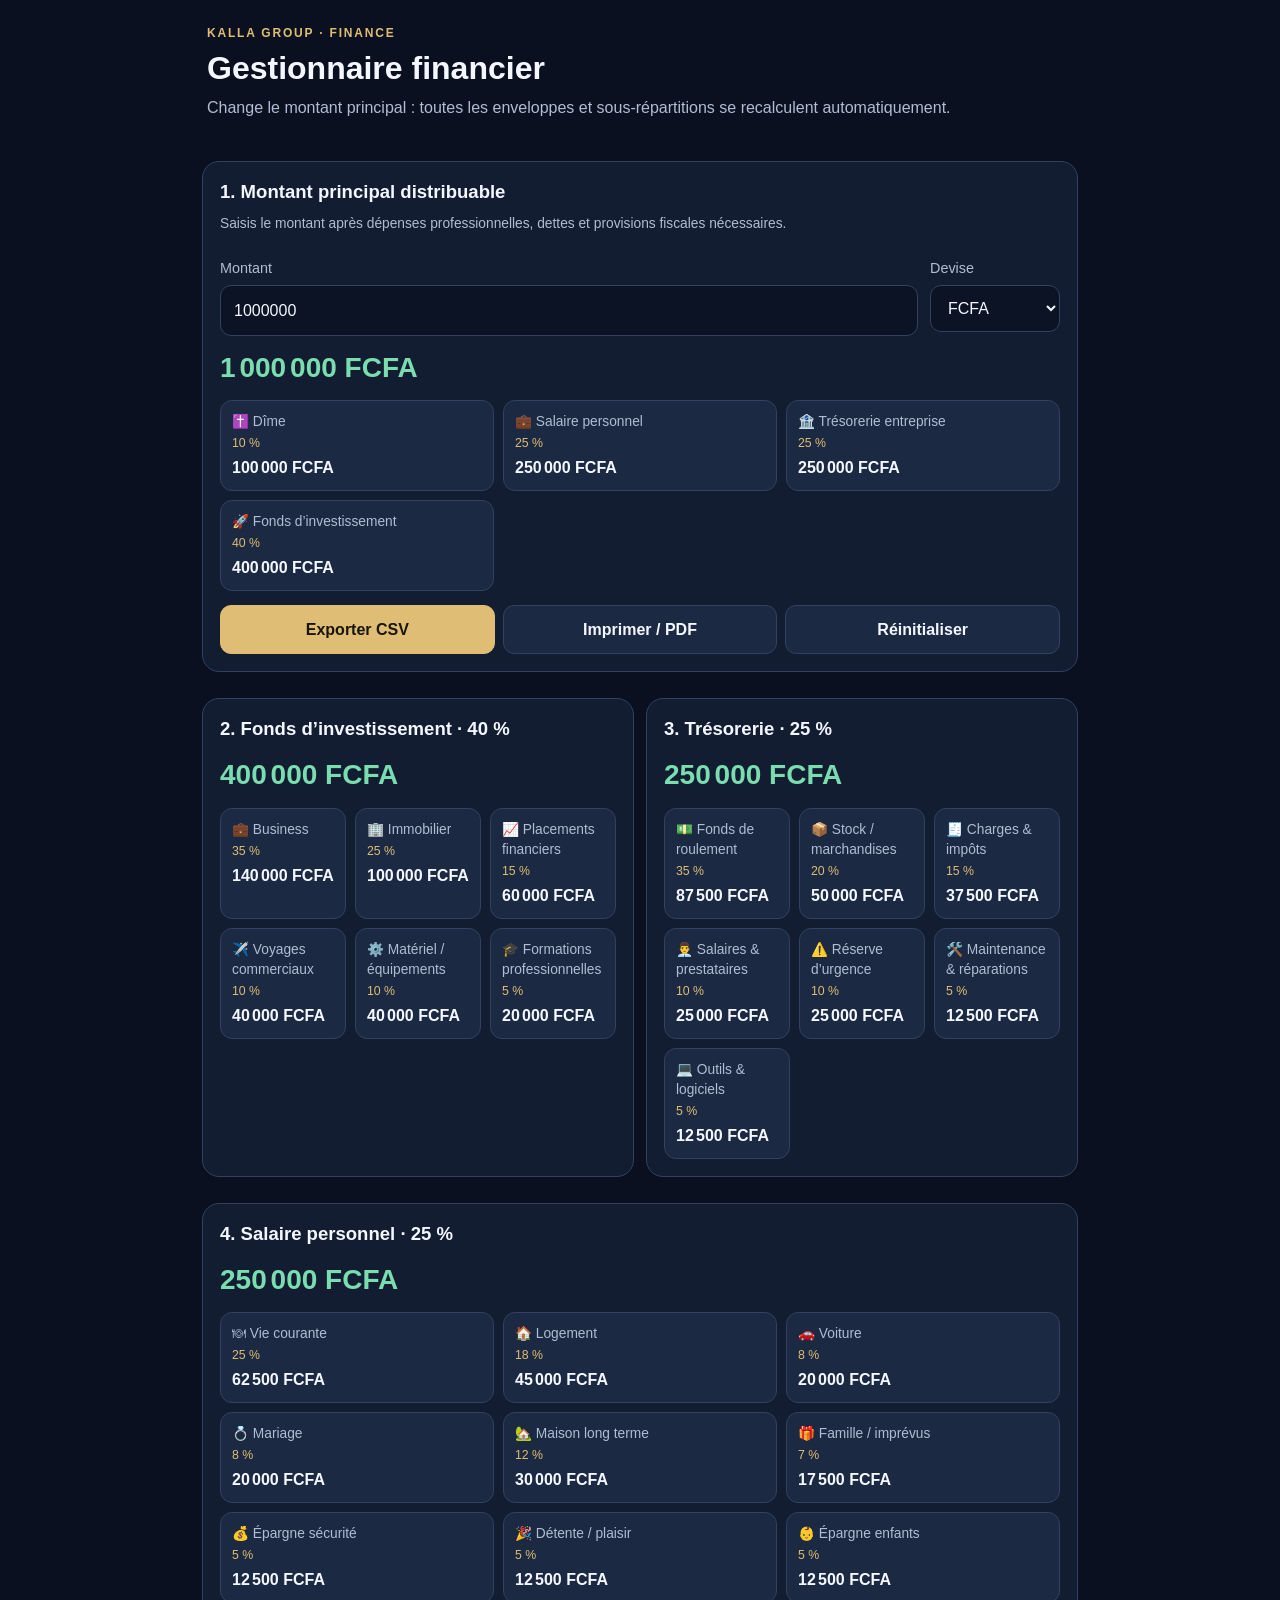
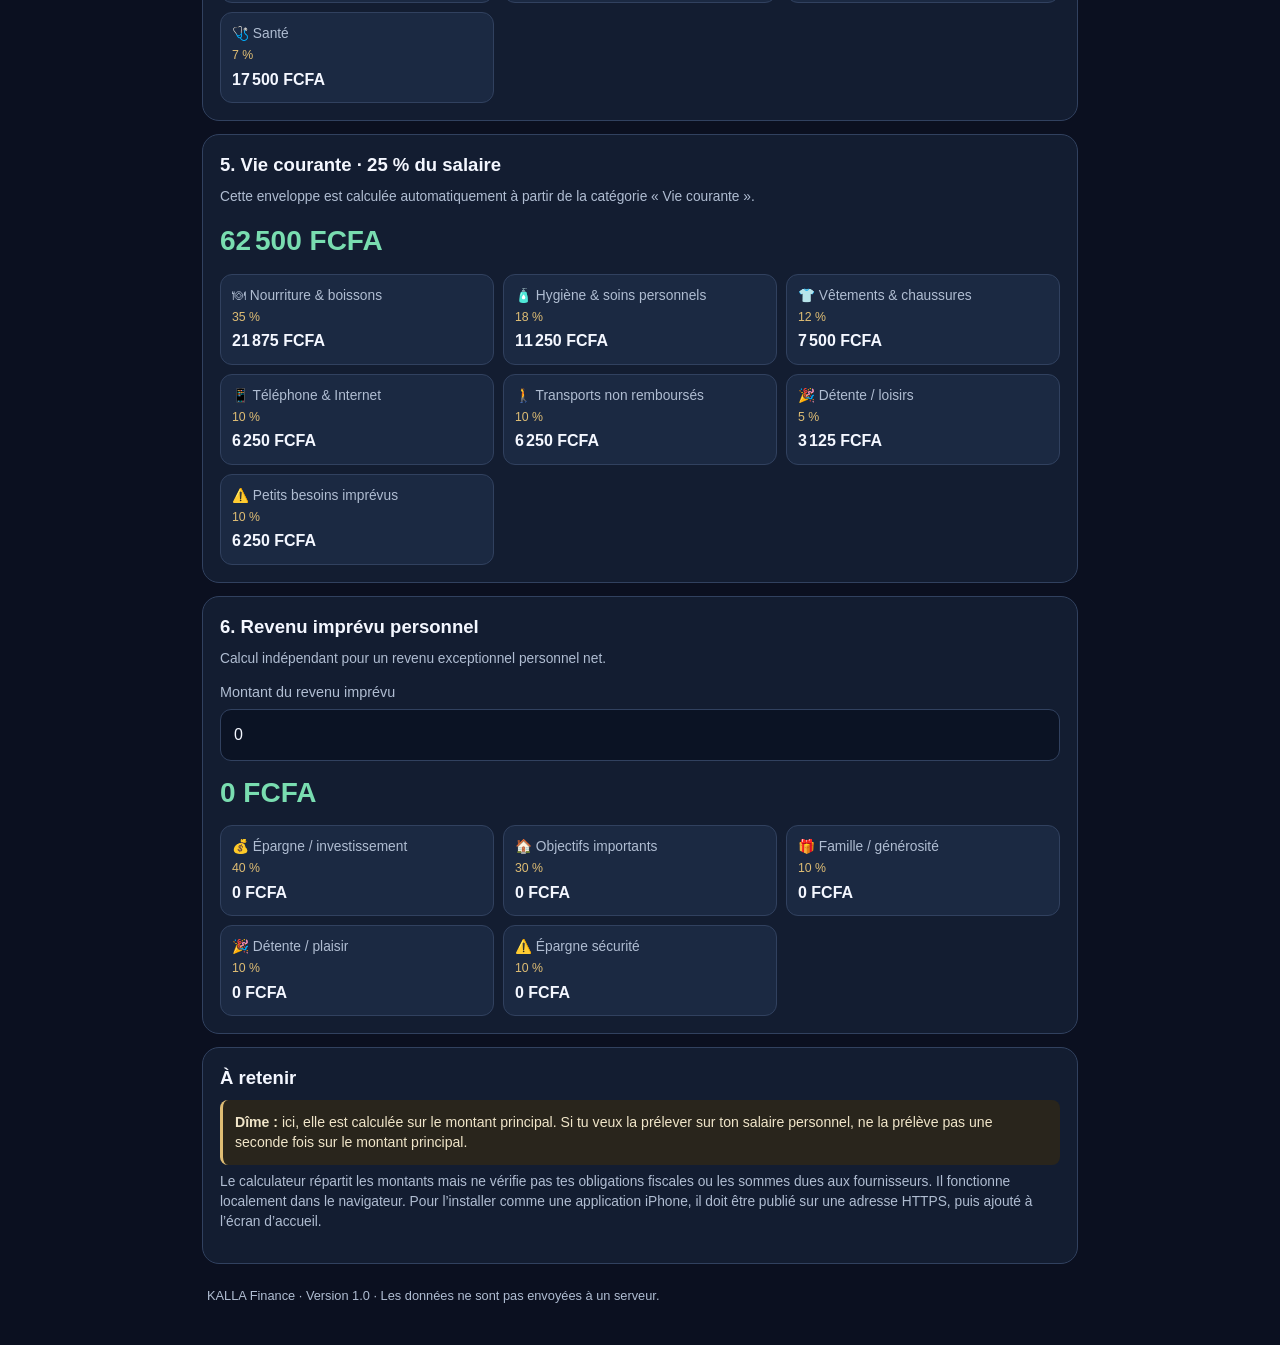
==== index.html @ 0329e723 "Add files via upload" ====
<!doctype html>
<html lang="fr">
<head>
<meta charset="utf-8">
<meta name="viewport" content="width=device-width, initial-scale=1, viewport-fit=cover">
<meta name="theme-color" content="#0b1020">
<meta name="apple-mobile-web-app-capable" content="yes">
<meta name="apple-mobile-web-app-status-bar-style" content="black-translucent">
<meta name="apple-mobile-web-app-title" content="KALLA Finance">
<link rel="manifest" href="./manifest.webmanifest">
<link rel="apple-touch-icon" href="./icon-192.png">
<title>KALLA Finance</title>
<style>
:root{color-scheme:dark;--bg:#0b1020;--panel:#131d31;--panel2:#1b2942;--text:#f4f7ff;--muted:#b0bdd2;--gold:#dfbd74;--line:#31415f;--green:#79ddb0}
*{box-sizing:border-box}body{margin:0;background:var(--bg);color:var(--text);font:16px/1.45 -apple-system,BlinkMacSystemFont,"Segoe UI",sans-serif;padding-bottom:30px}
header{padding:25px 17px 15px;max-width:900px;margin:auto}.brand{font-size:.75rem;letter-spacing:.15em;font-weight:800;color:var(--gold)}h1{font-size:2rem;line-height:1.1;margin:9px 0}p{color:var(--muted);margin:7px 0 14px}
main{max-width:900px;margin:auto;padding:0 12px}.card{background:var(--panel);border:1px solid var(--line);border-radius:17px;padding:17px;margin:13px 0}h2{font-size:1.16rem;margin:0 0 8px}label{display:block;color:var(--muted);font-size:.9rem;margin:10px 0 6px}
input,select,button{font:inherit;border-radius:11px}input,select{width:100%;padding:13px;background:#0b1324;border:1px solid var(--line);color:var(--text)}button{padding:12px 14px;border:1px solid var(--line);background:var(--panel2);color:var(--text);cursor:pointer;font-weight:650}.primary{background:var(--gold);color:#19150c;border-color:var(--gold)}
.row{display:flex;gap:12px}.row>*{flex:1;min-width:0}.big{font-size:1.75rem;font-weight:850;color:var(--green);overflow-wrap:anywhere;margin:12px 0}
.grid{display:grid;grid-template-columns:repeat(2,minmax(0,1fr));gap:9px}.tile{background:var(--panel2);border:1px solid var(--line);border-radius:12px;padding:11px;min-width:0}.tile .nm{font-size:.86rem;color:var(--muted)}.tile .pct{font-size:.77rem;color:var(--gold);margin:3px 0}.tile .val{font-weight:800;overflow-wrap:anywhere}
.total{border-top:1px solid var(--line);margin-top:13px;padding-top:12px;display:flex;justify-content:space-between;gap:12px;font-weight:800}.note{font-size:.88rem;background:#29251c;border-left:3px solid var(--gold);padding:12px;border-radius:8px;color:#f0e5c9}.muted{color:var(--muted);font-size:.86rem}.actions{display:flex;flex-wrap:wrap;gap:8px;margin-top:14px}.actions button{flex:1}
footer{max-width:900px;margin:auto;padding:10px 17px;color:var(--muted);font-size:.8rem}
@media(min-width:650px){.grid{grid-template-columns:repeat(3,minmax(0,1fr))}.twocol{display:grid;grid-template-columns:1fr 1fr;gap:12px}}
</style>
</head>
<body>
<header><div class="brand">KALLA GROUP · FINANCE</div><h1>Gestionnaire financier</h1><p>Change le montant principal : toutes les enveloppes et sous-répartitions se recalculent automatiquement.</p></header>
<main>
<section class="card">
<h2>1. Montant principal distribuable</h2>
<p class="muted">Saisis le montant après dépenses professionnelles, dettes et provisions fiscales nécessaires.</p>
<div class="row"><div><label for="amount">Montant</label><input id="amount" type="number" min="0" step="any" inputmode="decimal" value="1000000"></div><div style="max-width:130px"><label for="cur">Devise</label><select id="cur"><option>FCFA</option><option>EUR</option><option>RMB</option></select></div></div>
<div class="big" id="mainTotal"></div><div class="grid" id="mainGrid"></div>
<div class="actions"><button class="primary" id="export">Exporter CSV</button><button id="print">Imprimer / PDF</button><button id="reset">Réinitialiser</button></div>
</section>
<div class="twocol">
<section class="card"><h2>2. Fonds d’investissement · 40 %</h2><div class="big" id="investTotal"></div><div class="grid" id="investGrid"></div></section>
<section class="card"><h2>3. Trésorerie · 25 %</h2><div class="big" id="cashTotal"></div><div class="grid" id="cashGrid"></div></section>
</div>
<section class="card"><h2>4. Salaire personnel · 25 %</h2><div class="big" id="salaryTotal"></div><div class="grid" id="salaryGrid"></div></section>
<section class="card"><h2>5. Vie courante · 25 % du salaire</h2><p class="muted">Cette enveloppe est calculée automatiquement à partir de la catégorie « Vie courante ».</p><div class="big" id="livingTotal"></div><div class="grid" id="livingGrid"></div></section>
<section class="card"><h2>6. Revenu imprévu personnel</h2><p class="muted">Calcul indépendant pour un revenu exceptionnel personnel net.</p><label for="unexpected">Montant du revenu imprévu</label><input id="unexpected" type="number" min="0" step="any" inputmode="decimal" value="0"><div class="big" id="unexpectedTotal"></div><div class="grid" id="unexpectedGrid"></div></section>
<section class="card"><h2>À retenir</h2><div class="note"><b>Dîme :</b> ici, elle est calculée sur le montant principal. Si tu veux la prélever sur ton salaire personnel, ne la prélève pas une seconde fois sur le montant principal.</div><p class="muted">Le calculateur répartit les montants mais ne vérifie pas tes obligations fiscales ou les sommes dues aux fournisseurs. Il fonctionne localement dans le navigateur. Pour l’installer comme une application iPhone, il doit être publié sur une adresse HTTPS, puis ajouté à l’écran d’accueil.</p></section>
</main><footer>KALLA Finance · Version 1.0 · Les données ne sont pas envoyées à un serveur.</footer>
<script>
'use strict';
const A=[
 {id:'mainGrid',base:1,items:[['✝️ Dîme',10],['💼 Salaire personnel',25],['🏦 Trésorerie entreprise',25],['🚀 Fonds d’investissement',40]]},
 {id:'investGrid',base:.4,items:[['💼 Business',35],['🏢 Immobilier',25],['📈 Placements financiers',15],['✈️ Voyages commerciaux',10],['⚙️ Matériel / équipements',10],['🎓 Formations professionnelles',5]]},
 {id:'cashGrid',base:.25,items:[['💵 Fonds de roulement',35],['📦 Stock / marchandises',20],['🧾 Charges & impôts',15],['👨‍💼 Salaires & prestataires',10],['⚠️ Réserve d’urgence',10],['🛠️ Maintenance & réparations',5],['💻 Outils & logiciels',5]]},
 {id:'salaryGrid',base:.25,items:[['🍽 Vie courante',25],['🏠 Logement',18],['🚗 Voiture',8],['💍 Mariage',8],['🏡 Maison long terme',12],['🎁 Famille / imprévus',7],['💰 Épargne sécurité',5],['🎉 Détente / plaisir',5],['👶 Épargne enfants',5],['🩺 Santé',7]]},
 {id:'livingGrid',base:.0625,items:[['🍽 Nourriture & boissons',35],['🧴 Hygiène & soins personnels',18],['👕 Vêtements & chaussures',12],['📱 Téléphone & Internet',10],['🚶 Transports non remboursés',10],['🎉 Détente / loisirs',5],['⚠️ Petits besoins imprévus',10]]},
 {id:'unexpectedGrid',base:null,items:[['💰 Épargne / investissement',40],['🏠 Objectifs importants',30],['🎁 Famille / générosité',10],['🎉 Détente / plaisir',10],['⚠️ Épargne sécurité',10]]}
];
const $=id=>document.getElementById(id);
const val=id=>Math.max(0,Number($(id).value)||0);
const money=n=>new Intl.NumberFormat('fr-FR',{maximumFractionDigits:2}).format(Number.isFinite(n)?n:0)+' '+$('cur').value;
function cards(id,base,items){const host=$(id);host.replaceChildren();items.forEach(([name,pct])=>{const el=document.createElement('div');el.className='tile';const n=document.createElement('div');n.className='nm';n.textContent=name;const p=document.createElement('div');p.className='pct';p.textContent=pct+' %';const v=document.createElement('div');v.className='val';v.textContent=money(base*pct/100);el.append(n,p,v);host.append(el);});}
function render(){const x=val('amount');$('mainTotal').textContent=money(x);cards('mainGrid',x,A[0].items);$('investTotal').textContent=money(x*.4);cards('investGrid',x*.4,A[1].items);$('cashTotal').textContent=money(x*.25);cards('cashGrid',x*.25,A[2].items);$('salaryTotal').textContent=money(x*.25);cards('salaryGrid',x*.25,A[3].items);$('livingTotal').textContent=money(x*.0625);cards('livingGrid',x*.0625,A[4].items);$('unexpectedTotal').textContent=money(val('unexpected'));cards('unexpectedGrid',val('unexpected'),A[5].items);}
$('amount').addEventListener('input',render);$('unexpected').addEventListener('input',render);$('cur').addEventListener('change',render);
$('reset').addEventListener('click',()=>{$('amount').value='1000000';$('unexpected').value='0';$('cur').value='FCFA';render();});
$('print').addEventListener('click',()=>window.print());
$('export').addEventListener('click',()=>{const rows=[['Section','Catégorie','Pourcentage','Montant','Devise']];const x=val('amount'),u=val('unexpected');A.forEach((section,i)=>{const base=i===0?x:i===1?x*.4:i===2?x*.25:i===3?x*.25:i===4?x*.0625:u;section.items.forEach(([name,pct])=>rows.push([section.id,name,pct+'%',(base*pct/100).toFixed(2),$('cur').value]));});const csv='\ufeff'+rows.map(r=>r.map(v=>'"'+String(v).replace(/"/g,'""')+'"').join(';')).join('\r\n');const blob=new Blob([csv],{type:'text/csv;charset=utf-8'});const url=URL.createObjectURL(blob);const a=document.createElement('a');a.href=url;a.download='kalla-finance.csv';a.click();setTimeout(()=>URL.revokeObjectURL(url),1000);});
render();
if('serviceWorker' in navigator && location.protocol.startsWith('http')){window.addEventListener('load',()=>navigator.serviceWorker.register('./sw.js').catch(()=>{}));}
</script>
</body></html>
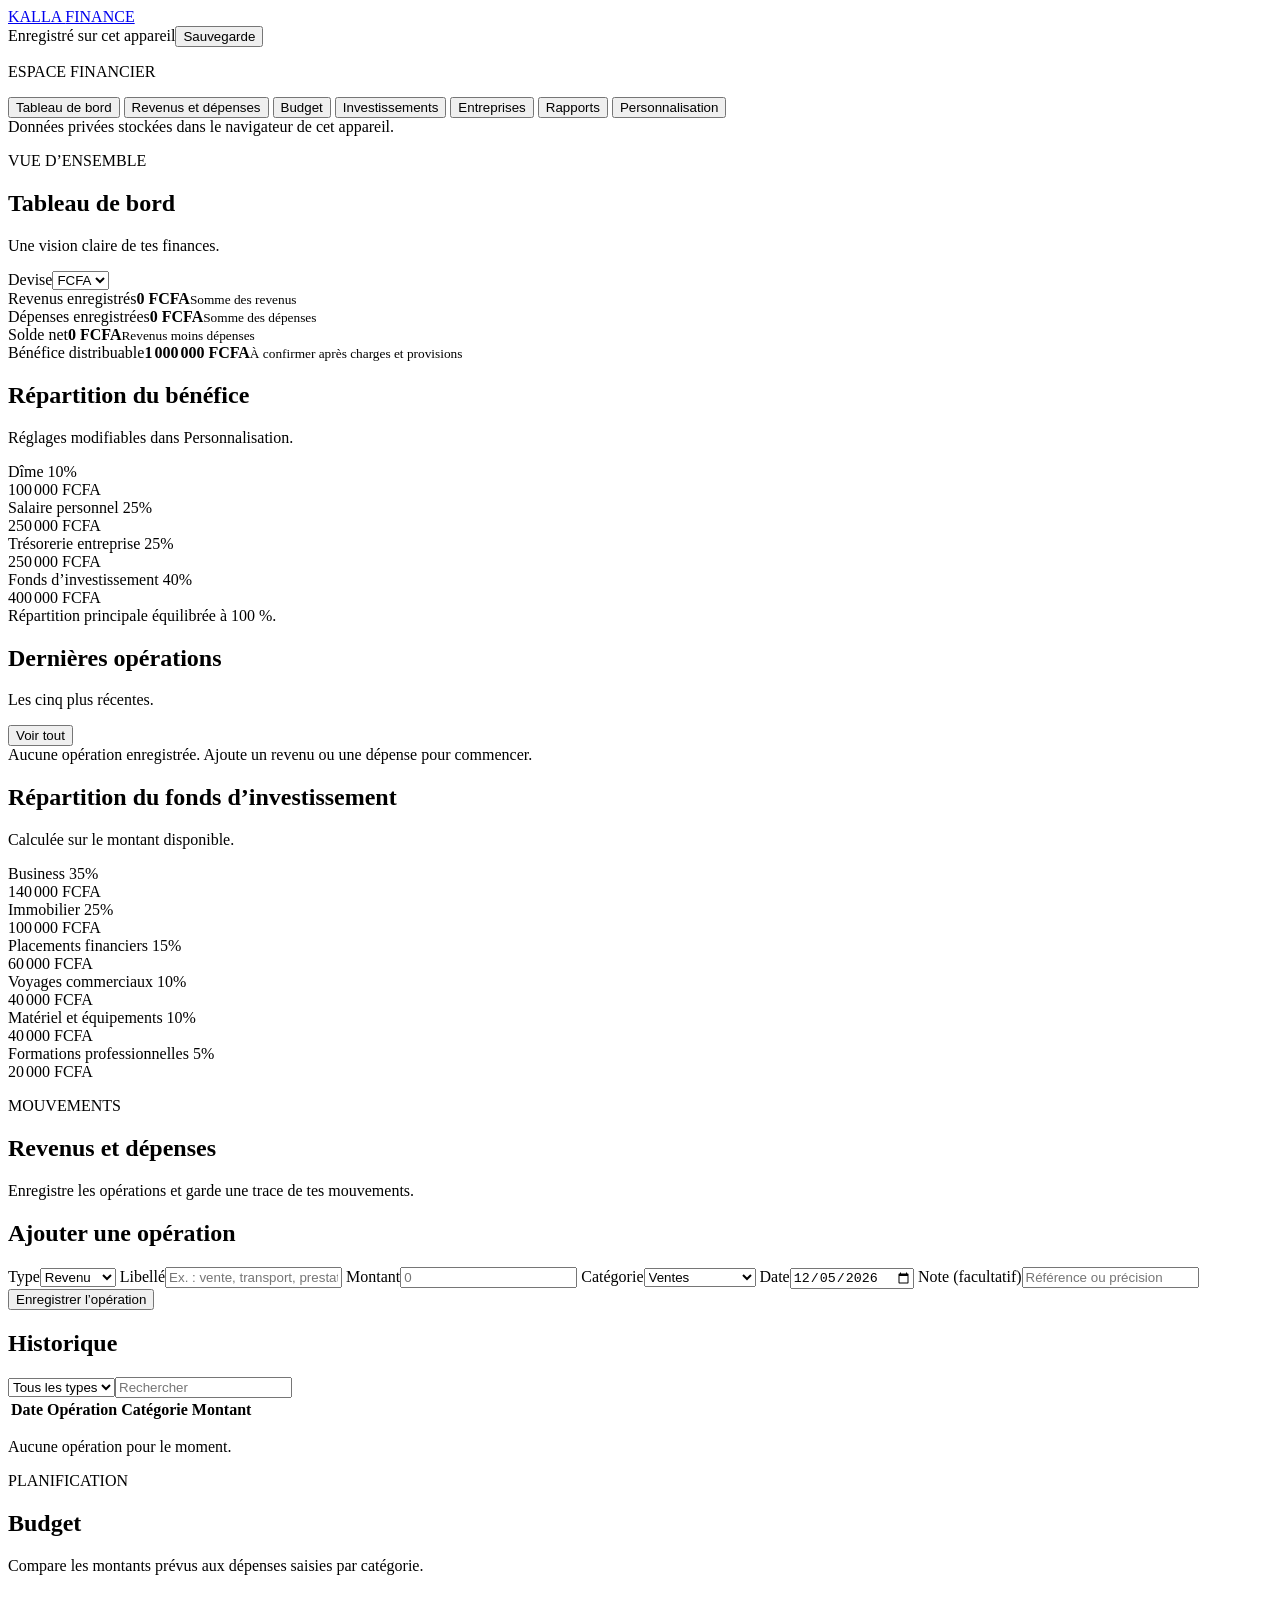
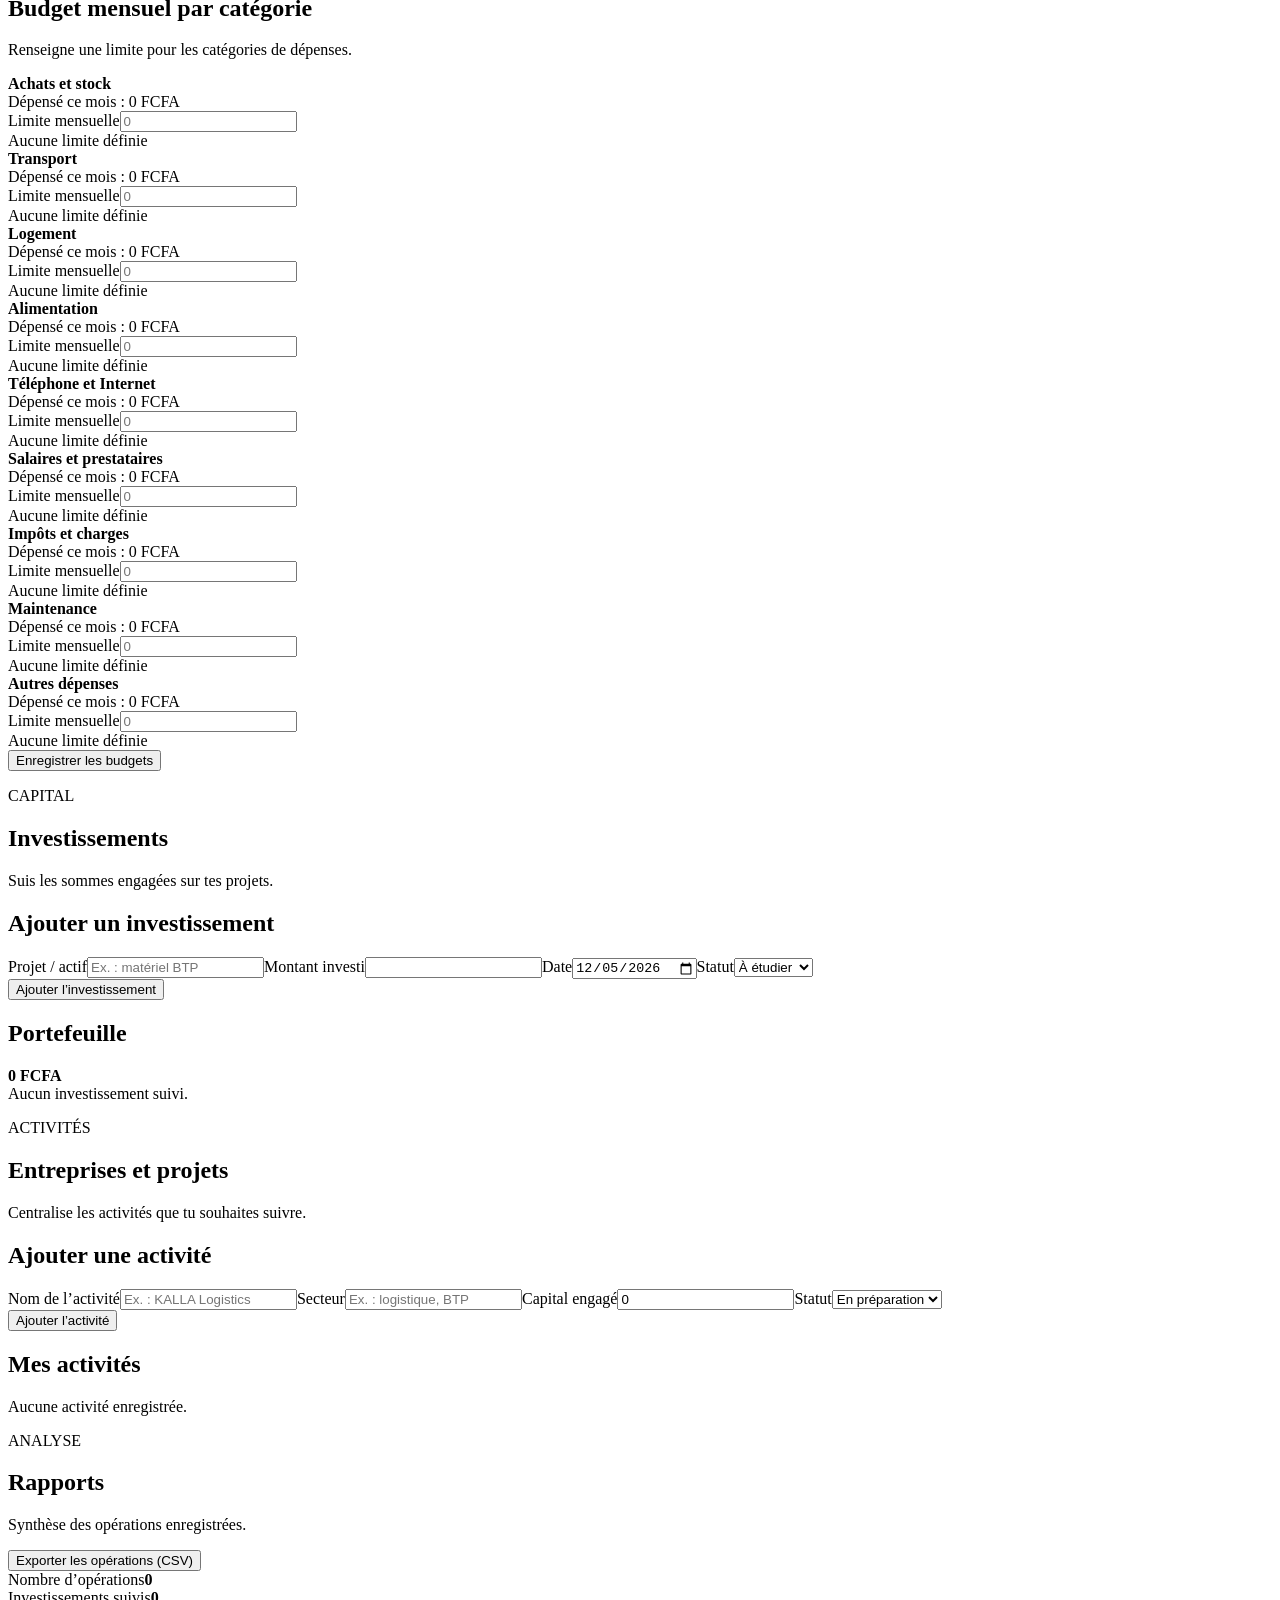
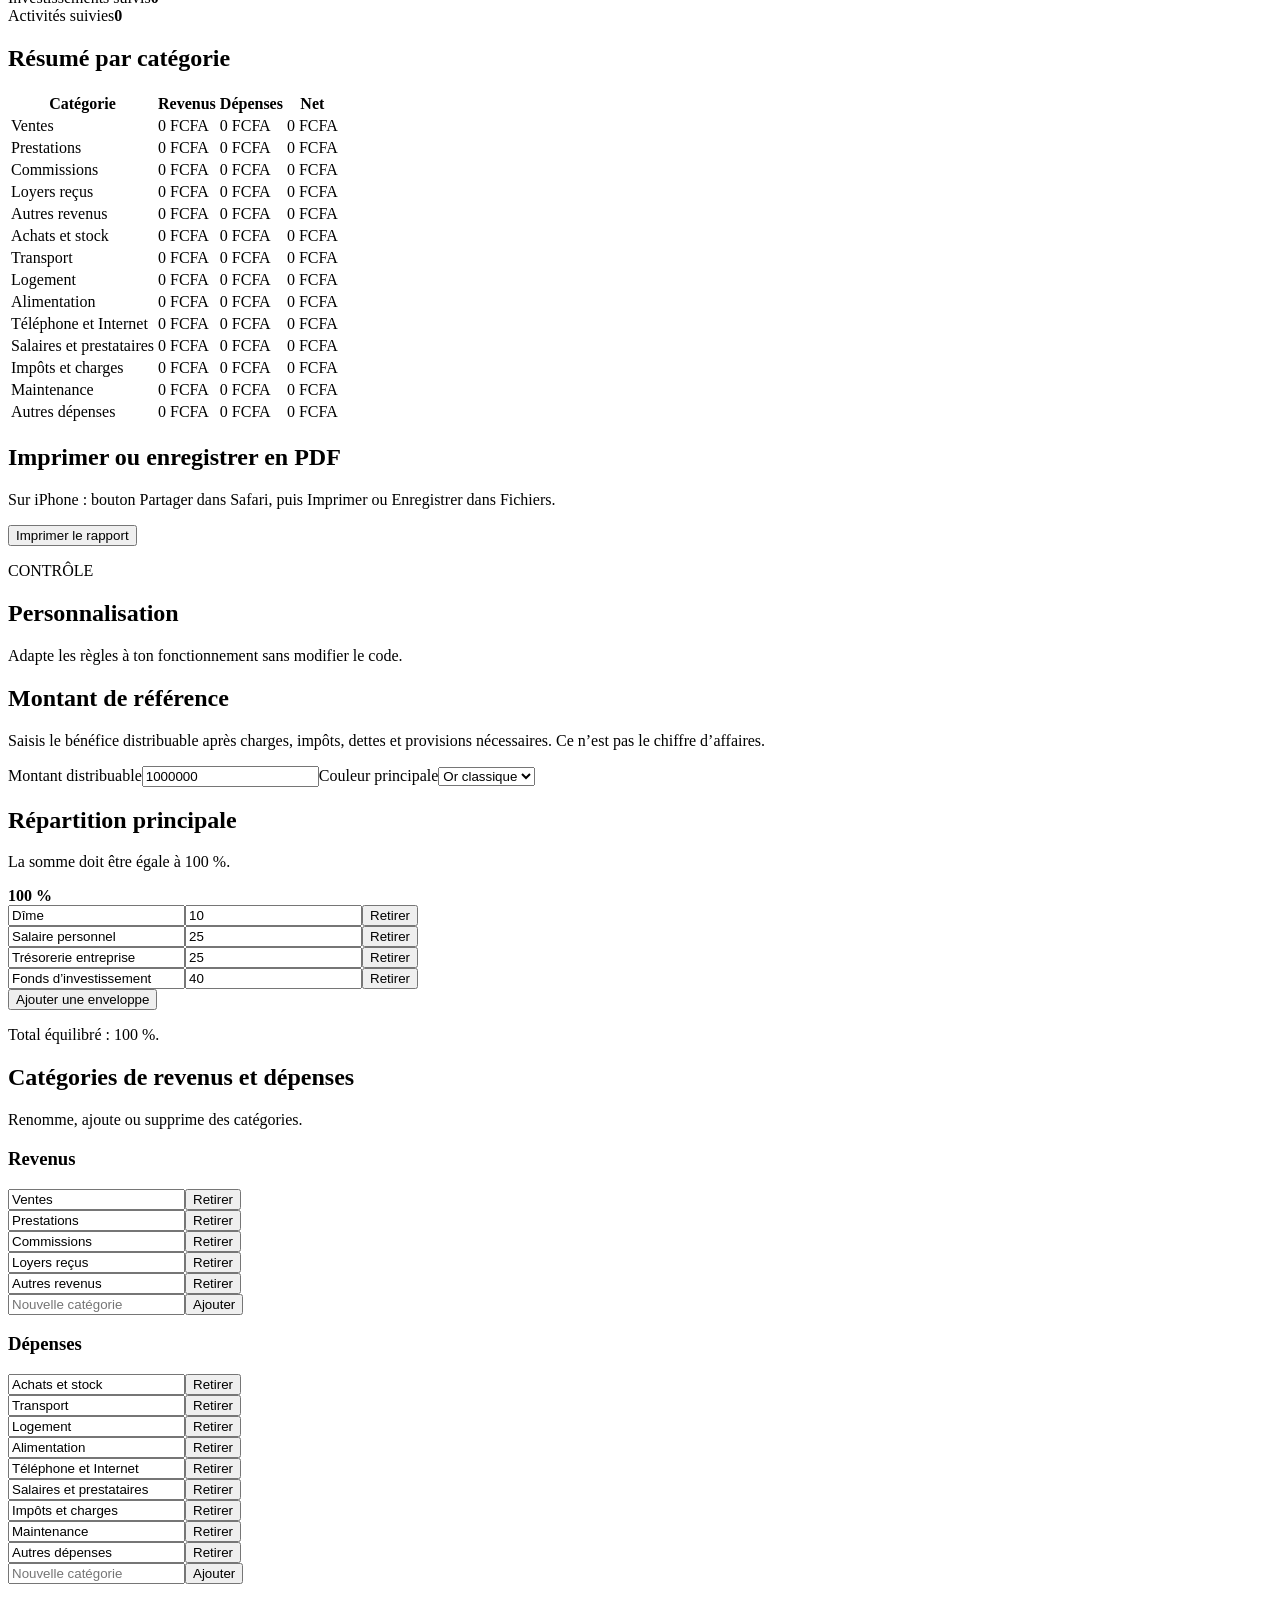
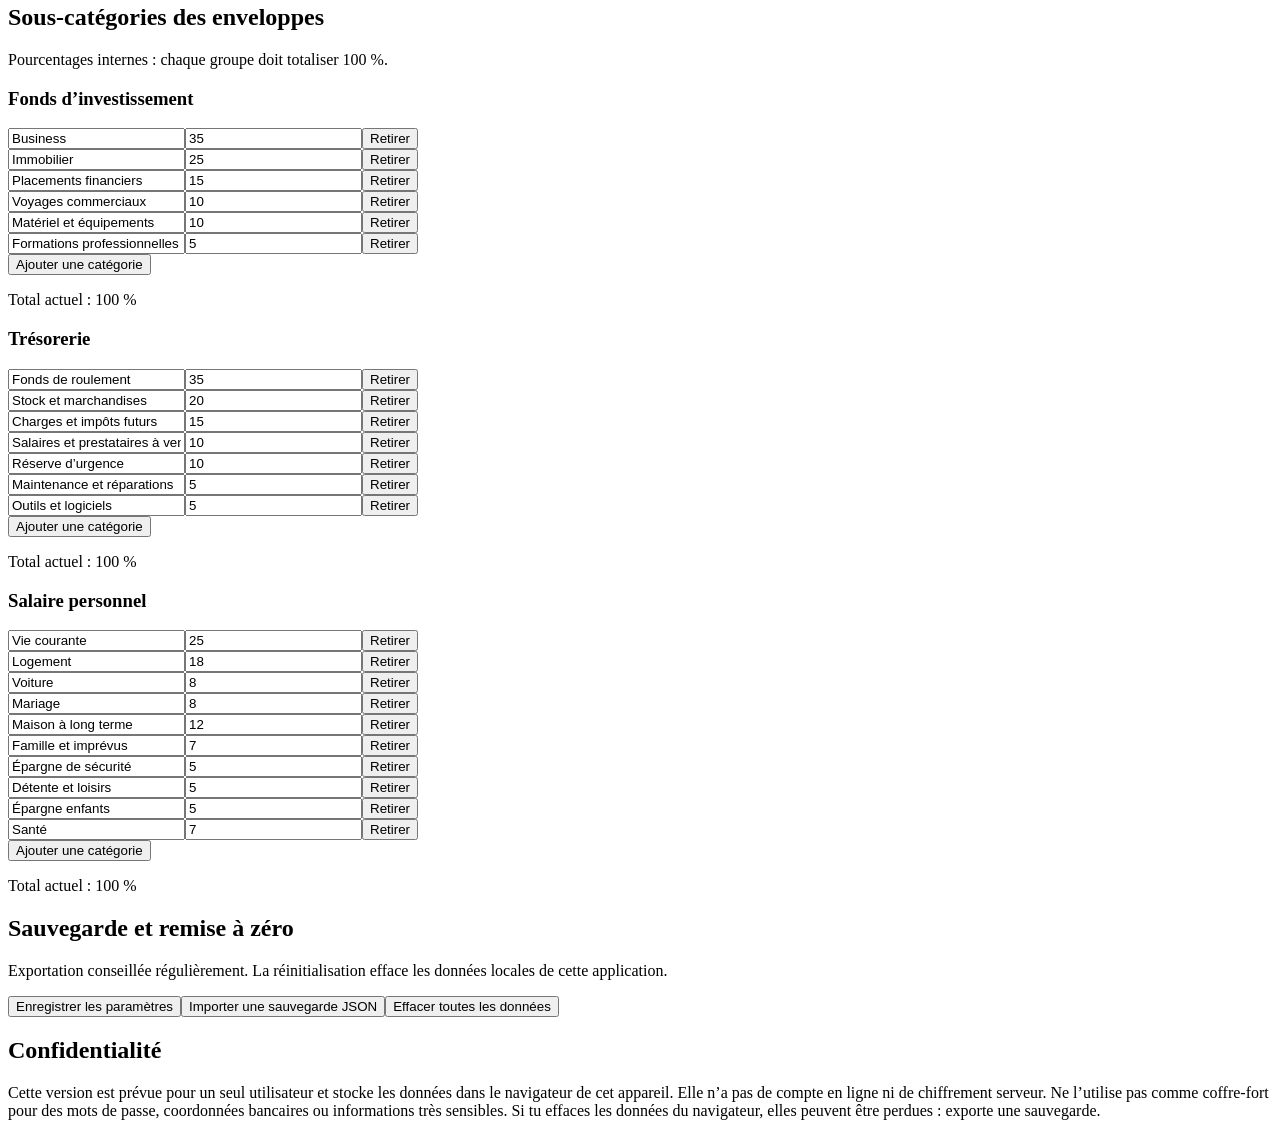
==== commit 12b99466: "Revise index.html for improved layout and features Updated the HTML structure and added new elements" ====
--- a/index.html
+++ b/index.html
@@ -5,63 +5,98 @@
 <meta name="viewport" content="width=device-width, initial-scale=1, viewport-fit=cover">
 <meta name="theme-color" content="#0b1020">
 <meta name="apple-mobile-web-app-capable" content="yes">
-<meta name="apple-mobile-web-app-status-bar-style" content="black-translucent">
 <meta name="apple-mobile-web-app-title" content="KALLA Finance">
-<link rel="manifest" href="./manifest.webmanifest">
-<link rel="apple-touch-icon" href="./icon-192.png">
-<title>KALLA Finance</title>
-<style>
-:root{color-scheme:dark;--bg:#0b1020;--panel:#131d31;--panel2:#1b2942;--text:#f4f7ff;--muted:#b0bdd2;--gold:#dfbd74;--line:#31415f;--green:#79ddb0}
-*{box-sizing:border-box}body{margin:0;background:var(--bg);color:var(--text);font:16px/1.45 -apple-system,BlinkMacSystemFont,"Segoe UI",sans-serif;padding-bottom:30px}
-header{padding:25px 17px 15px;max-width:900px;margin:auto}.brand{font-size:.75rem;letter-spacing:.15em;font-weight:800;color:var(--gold)}h1{font-size:2rem;line-height:1.1;margin:9px 0}p{color:var(--muted);margin:7px 0 14px}
-main{max-width:900px;margin:auto;padding:0 12px}.card{background:var(--panel);border:1px solid var(--line);border-radius:17px;padding:17px;margin:13px 0}h2{font-size:1.16rem;margin:0 0 8px}label{display:block;color:var(--muted);font-size:.9rem;margin:10px 0 6px}
-input,select,button{font:inherit;border-radius:11px}input,select{width:100%;padding:13px;background:#0b1324;border:1px solid var(--line);color:var(--text)}button{padding:12px 14px;border:1px solid var(--line);background:var(--panel2);color:var(--text);cursor:pointer;font-weight:650}.primary{background:var(--gold);color:#19150c;border-color:var(--gold)}
-.row{display:flex;gap:12px}.row>*{flex:1;min-width:0}.big{font-size:1.75rem;font-weight:850;color:var(--green);overflow-wrap:anywhere;margin:12px 0}
-.grid{display:grid;grid-template-columns:repeat(2,minmax(0,1fr));gap:9px}.tile{background:var(--panel2);border:1px solid var(--line);border-radius:12px;padding:11px;min-width:0}.tile .nm{font-size:.86rem;color:var(--muted)}.tile .pct{font-size:.77rem;color:var(--gold);margin:3px 0}.tile .val{font-weight:800;overflow-wrap:anywhere}
-.total{border-top:1px solid var(--line);margin-top:13px;padding-top:12px;display:flex;justify-content:space-between;gap:12px;font-weight:800}.note{font-size:.88rem;background:#29251c;border-left:3px solid var(--gold);padding:12px;border-radius:8px;color:#f0e5c9}.muted{color:var(--muted);font-size:.86rem}.actions{display:flex;flex-wrap:wrap;gap:8px;margin-top:14px}.actions button{flex:1}
-footer{max-width:900px;margin:auto;padding:10px 17px;color:var(--muted);font-size:.8rem}
-@media(min-width:650px){.grid{grid-template-columns:repeat(3,minmax(0,1fr))}.twocol{display:grid;grid-template-columns:1fr 1fr;gap:12px}}
-</style>
+<title>KALLA Finance — Gestionnaire financier</title>
+<link rel="stylesheet" href="styles.css">
+<link rel="manifest" href="manifest.webmanifest">
+<link rel="apple-touch-icon" href="icon-192.png">
 </head>
 <body>
-<header><div class="brand">KALLA GROUP · FINANCE</div><h1>Gestionnaire financier</h1><p>Change le montant principal : toutes les enveloppes et sous-répartitions se recalculent automatiquement.</p></header>
+<header class="topbar">
+  <a class="brand" href="index.html">KALLA <span>FINANCE</span></a>
+  <div class="top-actions"><span id="saveState" class="save-state">Enregistré sur cet appareil</span><button class="icon-btn" id="exportAll" title="Exporter une sauvegarde">Sauvegarde</button></div>
+</header>
+<div class="shell">
+<aside class="sidebar">
+  <p class="nav-caption">ESPACE FINANCIER</p>
+  <button class="nav active" data-page="dashboard">Tableau de bord</button>
+  <button class="nav" data-page="transactions">Revenus et dépenses</button>
+  <button class="nav" data-page="budget">Budget</button>
+  <button class="nav" data-page="invest">Investissements</button>
+  <button class="nav" data-page="business">Entreprises</button>
+  <button class="nav" data-page="reports">Rapports</button>
+  <button class="nav" data-page="settings">Personnalisation</button>
+  <div class="sidebar-note">Données privées stockées dans le navigateur de cet appareil.</div>
+</aside>
 <main>
-<section class="card">
-<h2>1. Montant principal distribuable</h2>
-<p class="muted">Saisis le montant après dépenses professionnelles, dettes et provisions fiscales nécessaires.</p>
-<div class="row"><div><label for="amount">Montant</label><input id="amount" type="number" min="0" step="any" inputmode="decimal" value="1000000"></div><div style="max-width:130px"><label for="cur">Devise</label><select id="cur"><option>FCFA</option><option>EUR</option><option>RMB</option></select></div></div>
-<div class="big" id="mainTotal"></div><div class="grid" id="mainGrid"></div>
-<div class="actions"><button class="primary" id="export">Exporter CSV</button><button id="print">Imprimer / PDF</button><button id="reset">Réinitialiser</button></div>
+<section class="page active" id="page-dashboard">
+  <div class="page-head"><div><p class="eyebrow">VUE D’ENSEMBLE</p><h1>Tableau de bord</h1><p class="sub">Une vision claire de tes finances.</p></div><label class="currency-wrap">Devise<select id="currency"><option>FCFA</option><option>EUR</option><option>RMB</option><option>USD</option></select></label></div>
+  <div class="stats">
+    <article class="stat"><span>Revenus enregistrés</span><strong id="statIncome">0 FCFA</strong><small>Somme des revenus</small></article>
+    <article class="stat"><span>Dépenses enregistrées</span><strong id="statExpense">0 FCFA</strong><small>Somme des dépenses</small></article>
+    <article class="stat"><span>Solde net</span><strong id="statNet">0 FCFA</strong><small>Revenus moins dépenses</small></article>
+    <article class="stat accent"><span>Bénéfice distribuable</span><strong id="statProfit">0 FCFA</strong><small>À confirmer après charges et provisions</small></article>
+  </div>
+  <div class="two-col">
+    <article class="panel"><div class="panel-head"><div><h2>Répartition du bénéfice</h2><p class="sub">Réglages modifiables dans Personnalisation.</p></div></div><div id="allocationChart" class="bar-list"></div><div id="allocationNote" class="notice"></div></article>
+    <article class="panel"><div class="panel-head"><div><h2>Dernières opérations</h2><p class="sub">Les cinq plus récentes.</p></div><button class="text-btn" data-goto="transactions">Voir tout</button></div><div id="recentList" class="operation-list"></div></article>
+  </div>
+  <article class="panel"><div class="panel-head"><div><h2>Répartition du fonds d’investissement</h2><p class="sub">Calculée sur le montant disponible.</p></div></div><div id="investChart" class="bar-list"></div></article>
 </section>
-<div class="twocol">
-<section class="card"><h2>2. Fonds d’investissement · 40 %</h2><div class="big" id="investTotal"></div><div class="grid" id="investGrid"></div></section>
-<section class="card"><h2>3. Trésorerie · 25 %</h2><div class="big" id="cashTotal"></div><div class="grid" id="cashGrid"></div></section>
+
+<section class="page" id="page-transactions">
+  <div class="page-head"><div><p class="eyebrow">MOUVEMENTS</p><h1>Revenus et dépenses</h1><p class="sub">Enregistre les opérations et garde une trace de tes mouvements.</p></div></div>
+  <article class="panel">
+    <h2>Ajouter une opération</h2>
+    <form id="transactionForm" class="form-grid">
+      <label>Type<select id="txType"><option value="income">Revenu</option><option value="expense">Dépense</option></select></label>
+      <label>Libellé<input id="txLabel" required maxlength="90" placeholder="Ex. : vente, transport, prestation"></label>
+      <label>Montant<input id="txAmount" required type="number" min="0.01" step="any" inputmode="decimal" placeholder="0"></label>
+      <label>Catégorie<select id="txCategory"></select></label>
+      <label>Date<input id="txDate" type="date" required></label>
+      <label>Note (facultatif)<input id="txNote" maxlength="180" placeholder="Référence ou précision"></label>
+      <div class="form-actions"><button class="primary" type="submit">Enregistrer l’opération</button></div>
+    </form>
+  </article>
+  <article class="panel"><div class="panel-head"><h2>Historique</h2><div class="filter-row"><select id="filterType"><option value="all">Tous les types</option><option value="income">Revenus</option><option value="expense">Dépenses</option></select><input id="filterText" placeholder="Rechercher"></div></div><div class="table-wrap"><table><thead><tr><th>Date</th><th>Opération</th><th>Catégorie</th><th>Montant</th><th></th></tr></thead><tbody id="transactionRows"></tbody></table></div><p class="muted" id="transactionEmpty">Aucune opération pour le moment.</p></article>
+</section>
+
+<section class="page" id="page-budget">
+  <div class="page-head"><div><p class="eyebrow">PLANIFICATION</p><h1>Budget</h1><p class="sub">Compare les montants prévus aux dépenses saisies par catégorie.</p></div></div>
+  <article class="panel"><div class="panel-head"><div><h2>Budget mensuel par catégorie</h2><p class="sub">Renseigne une limite pour les catégories de dépenses.</p></div></div><div id="budgetList" class="budget-list"></div><button class="primary" id="saveBudgets">Enregistrer les budgets</button><p class="muted" id="budgetStatus"></p></article>
+</section>
+
+<section class="page" id="page-invest">
+  <div class="page-head"><div><p class="eyebrow">CAPITAL</p><h1>Investissements</h1><p class="sub">Suis les sommes engagées sur tes projets.</p></div></div>
+  <article class="panel"><h2>Ajouter un investissement</h2><form id="investmentForm" class="form-grid"><label>Projet / actif<input id="invName" required maxlength="90" placeholder="Ex. : matériel BTP"></label><label>Montant investi<input id="invAmount" required type="number" min="0.01" step="any" inputmode="decimal"></label><label>Date<input id="invDate" type="date" required></label><label>Statut<select id="invStatus"><option>À étudier</option><option>En cours</option><option>Terminé</option><option>En pause</option></select></label><div class="form-actions"><button class="primary" type="submit">Ajouter l’investissement</button></div></form></article>
+  <article class="panel"><div class="panel-head"><h2>Portefeuille</h2><strong id="investmentTotal">0 FCFA</strong></div><div id="investmentList" class="entity-list"></div></article>
+</section>
+
+<section class="page" id="page-business">
+  <div class="page-head"><div><p class="eyebrow">ACTIVITÉS</p><h1>Entreprises et projets</h1><p class="sub">Centralise les activités que tu souhaites suivre.</p></div></div>
+  <article class="panel"><h2>Ajouter une activité</h2><form id="businessForm" class="form-grid"><label>Nom de l’activité<input id="bizName" required maxlength="90" placeholder="Ex. : KALLA Logistics"></label><label>Secteur<input id="bizSector" maxlength="70" placeholder="Ex. : logistique, BTP"></label><label>Capital engagé<input id="bizCapital" type="number" min="0" step="any" inputmode="decimal" value="0"></label><label>Statut<select id="bizStatus"><option>En préparation</option><option>En activité</option><option>En pause</option><option>Clôturé</option></select></label><div class="form-actions"><button class="primary" type="submit">Ajouter l’activité</button></div></form></article>
+  <article class="panel"><h2>Mes activités</h2><div id="businessList" class="entity-list"></div></article>
+</section>
+
+<section class="page" id="page-reports">
+  <div class="page-head"><div><p class="eyebrow">ANALYSE</p><h1>Rapports</h1><p class="sub">Synthèse des opérations enregistrées.</p></div><button class="primary" id="exportCsv">Exporter les opérations (CSV)</button></div>
+  <div class="stats"><article class="stat"><span>Nombre d’opérations</span><strong id="reportCount">0</strong></article><article class="stat"><span>Investissements suivis</span><strong id="reportInvCount">0</strong></article><article class="stat"><span>Activités suivies</span><strong id="reportBizCount">0</strong></article></div>
+  <article class="panel"><h2>Résumé par catégorie</h2><div class="table-wrap"><table><thead><tr><th>Catégorie</th><th>Revenus</th><th>Dépenses</th><th>Net</th></tr></thead><tbody id="reportRows"></tbody></table></div></article>
+  <article class="panel"><h2>Imprimer ou enregistrer en PDF</h2><p class="sub">Sur iPhone : bouton Partager dans Safari, puis Imprimer ou Enregistrer dans Fichiers.</p><button id="printReport">Imprimer le rapport</button></article>
+</section>
+
+<section class="page" id="page-settings">
+  <div class="page-head"><div><p class="eyebrow">CONTRÔLE</p><h1>Personnalisation</h1><p class="sub">Adapte les règles à ton fonctionnement sans modifier le code.</p></div></div>
+  <article class="panel"><h2>Montant de référence</h2><p class="sub">Saisis le bénéfice distribuable après charges, impôts, dettes et provisions nécessaires. Ce n’est pas le chiffre d’affaires.</p><div class="form-grid"><label>Montant distribuable<input id="profitAmount" type="number" min="0" step="any" inputmode="decimal"></label><label>Couleur principale<select id="themeColor"><option value="#d9b66f">Or classique</option><option value="#79ddb0">Vert</option><option value="#86a9ff">Bleu</option><option value="#c49aff">Violet</option><option value="#f09b87">Cuivre</option></select></label></div></article>
+  <article class="panel"><div class="panel-head"><div><h2>Répartition principale</h2><p class="sub">La somme doit être égale à 100 %.</p></div><strong id="mainPctTotal">100 %</strong></div><div id="mainAllocationEditor" class="settings-list"></div><button class="secondary" id="addMainCategory">Ajouter une enveloppe</button><p id="mainPctStatus" class="muted"></p></article>
+  <article class="panel"><div class="panel-head"><div><h2>Catégories de revenus et dépenses</h2><p class="sub">Renomme, ajoute ou supprime des catégories.</p></div></div><div class="settings-two"><div><h3>Revenus</h3><div id="incomeCategories" class="settings-list"></div><form id="addIncomeCategory" class="inline-add"><input id="newIncomeCategory" placeholder="Nouvelle catégorie" required maxlength="50"><button type="submit">Ajouter</button></form></div><div><h3>Dépenses</h3><div id="expenseCategories" class="settings-list"></div><form id="addExpenseCategory" class="inline-add"><input id="newExpenseCategory" placeholder="Nouvelle catégorie" required maxlength="50"><button type="submit">Ajouter</button></form></div></div></article>
+  <article class="panel"><div class="panel-head"><div><h2>Sous-catégories des enveloppes</h2><p class="sub">Pourcentages internes : chaque groupe doit totaliser 100 %.</p></div></div><div id="subAllocationEditors"></div></article>
+  <article class="panel"><h2>Sauvegarde et remise à zéro</h2><p class="sub">Exportation conseillée régulièrement. La réinitialisation efface les données locales de cette application.</p><div class="button-row"><button class="primary" id="saveSettings">Enregistrer les paramètres</button><button id="importAll">Importer une sauvegarde JSON</button><button class="danger-btn" id="resetAll">Effacer toutes les données</button><input id="importJsonFile" type="file" accept=".json,application/json" hidden></div><p id="settingsStatus" class="muted" aria-live="polite"></p></article>
+  <article class="panel"><h2>Confidentialité</h2><p class="sub">Cette version est prévue pour un seul utilisateur et stocke les données dans le navigateur de cet appareil. Elle n’a pas de compte en ligne ni de chiffrement serveur. Ne l’utilise pas comme coffre-fort pour des mots de passe, coordonnées bancaires ou informations très sensibles. Si tu effaces les données du navigateur, elles peuvent être perdues : exporte une sauvegarde.</p></article>
+</section>
+</main>
 </div>
-<section class="card"><h2>4. Salaire personnel · 25 %</h2><div class="big" id="salaryTotal"></div><div class="grid" id="salaryGrid"></div></section>
-<section class="card"><h2>5. Vie courante · 25 % du salaire</h2><p class="muted">Cette enveloppe est calculée automatiquement à partir de la catégorie « Vie courante ».</p><div class="big" id="livingTotal"></div><div class="grid" id="livingGrid"></div></section>
-<section class="card"><h2>6. Revenu imprévu personnel</h2><p class="muted">Calcul indépendant pour un revenu exceptionnel personnel net.</p><label for="unexpected">Montant du revenu imprévu</label><input id="unexpected" type="number" min="0" step="any" inputmode="decimal" value="0"><div class="big" id="unexpectedTotal"></div><div class="grid" id="unexpectedGrid"></div></section>
-<section class="card"><h2>À retenir</h2><div class="note"><b>Dîme :</b> ici, elle est calculée sur le montant principal. Si tu veux la prélever sur ton salaire personnel, ne la prélève pas une seconde fois sur le montant principal.</div><p class="muted">Le calculateur répartit les montants mais ne vérifie pas tes obligations fiscales ou les sommes dues aux fournisseurs. Il fonctionne localement dans le navigateur. Pour l’installer comme une application iPhone, il doit être publié sur une adresse HTTPS, puis ajouté à l’écran d’accueil.</p></section>
-</main><footer>KALLA Finance · Version 1.0 · Les données ne sont pas envoyées à un serveur.</footer>
-<script>
-'use strict';
-const A=[
- {id:'mainGrid',base:1,items:[['✝️ Dîme',10],['💼 Salaire personnel',25],['🏦 Trésorerie entreprise',25],['🚀 Fonds d’investissement',40]]},
- {id:'investGrid',base:.4,items:[['💼 Business',35],['🏢 Immobilier',25],['📈 Placements financiers',15],['✈️ Voyages commerciaux',10],['⚙️ Matériel / équipements',10],['🎓 Formations professionnelles',5]]},
- {id:'cashGrid',base:.25,items:[['💵 Fonds de roulement',35],['📦 Stock / marchandises',20],['🧾 Charges & impôts',15],['👨‍💼 Salaires & prestataires',10],['⚠️ Réserve d’urgence',10],['🛠️ Maintenance & réparations',5],['💻 Outils & logiciels',5]]},
- {id:'salaryGrid',base:.25,items:[['🍽 Vie courante',25],['🏠 Logement',18],['🚗 Voiture',8],['💍 Mariage',8],['🏡 Maison long terme',12],['🎁 Famille / imprévus',7],['💰 Épargne sécurité',5],['🎉 Détente / plaisir',5],['👶 Épargne enfants',5],['🩺 Santé',7]]},
- {id:'livingGrid',base:.0625,items:[['🍽 Nourriture & boissons',35],['🧴 Hygiène & soins personnels',18],['👕 Vêtements & chaussures',12],['📱 Téléphone & Internet',10],['🚶 Transports non remboursés',10],['🎉 Détente / loisirs',5],['⚠️ Petits besoins imprévus',10]]},
- {id:'unexpectedGrid',base:null,items:[['💰 Épargne / investissement',40],['🏠 Objectifs importants',30],['🎁 Famille / générosité',10],['🎉 Détente / plaisir',10],['⚠️ Épargne sécurité',10]]}
-];
-const $=id=>document.getElementById(id);
-const val=id=>Math.max(0,Number($(id).value)||0);
-const money=n=>new Intl.NumberFormat('fr-FR',{maximumFractionDigits:2}).format(Number.isFinite(n)?n:0)+' '+$('cur').value;
-function cards(id,base,items){const host=$(id);host.replaceChildren();items.forEach(([name,pct])=>{const el=document.createElement('div');el.className='tile';const n=document.createElement('div');n.className='nm';n.textContent=name;const p=document.createElement('div');p.className='pct';p.textContent=pct+' %';const v=document.createElement('div');v.className='val';v.textContent=money(base*pct/100);el.append(n,p,v);host.append(el);});}
-function render(){const x=val('amount');$('mainTotal').textContent=money(x);cards('mainGrid',x,A[0].items);$('investTotal').textContent=money(x*.4);cards('investGrid',x*.4,A[1].items);$('cashTotal').textContent=money(x*.25);cards('cashGrid',x*.25,A[2].items);$('salaryTotal').textContent=money(x*.25);cards('salaryGrid',x*.25,A[3].items);$('livingTotal').textContent=money(x*.0625);cards('livingGrid',x*.0625,A[4].items);$('unexpectedTotal').textContent=money(val('unexpected'));cards('unexpectedGrid',val('unexpected'),A[5].items);}
-$('amount').addEventListener('input',render);$('unexpected').addEventListener('input',render);$('cur').addEventListener('change',render);
-$('reset').addEventListener('click',()=>{$('amount').value='1000000';$('unexpected').value='0';$('cur').value='FCFA';render();});
-$('print').addEventListener('click',()=>window.print());
-$('export').addEventListener('click',()=>{const rows=[['Section','Catégorie','Pourcentage','Montant','Devise']];const x=val('amount'),u=val('unexpected');A.forEach((section,i)=>{const base=i===0?x:i===1?x*.4:i===2?x*.25:i===3?x*.25:i===4?x*.0625:u;section.items.forEach(([name,pct])=>rows.push([section.id,name,pct+'%',(base*pct/100).toFixed(2),$('cur').value]));});const csv='\ufeff'+rows.map(r=>r.map(v=>'"'+String(v).replace(/"/g,'""')+'"').join(';')).join('\r\n');const blob=new Blob([csv],{type:'text/csv;charset=utf-8'});const url=URL.createObjectURL(blob);const a=document.createElement('a');a.href=url;a.download='kalla-finance.csv';a.click();setTimeout(()=>URL.revokeObjectURL(url),1000);});
-render();
-if('serviceWorker' in navigator && location.protocol.startsWith('http')){window.addEventListener('load',()=>navigator.serviceWorker.register('./sw.js').catch(()=>{}));}
-</script>
-</body></html>+<div id="toast" class="toast" role="status" aria-live="polite"></div>
+<script src="app.js"></script>
+</body>
+</html>
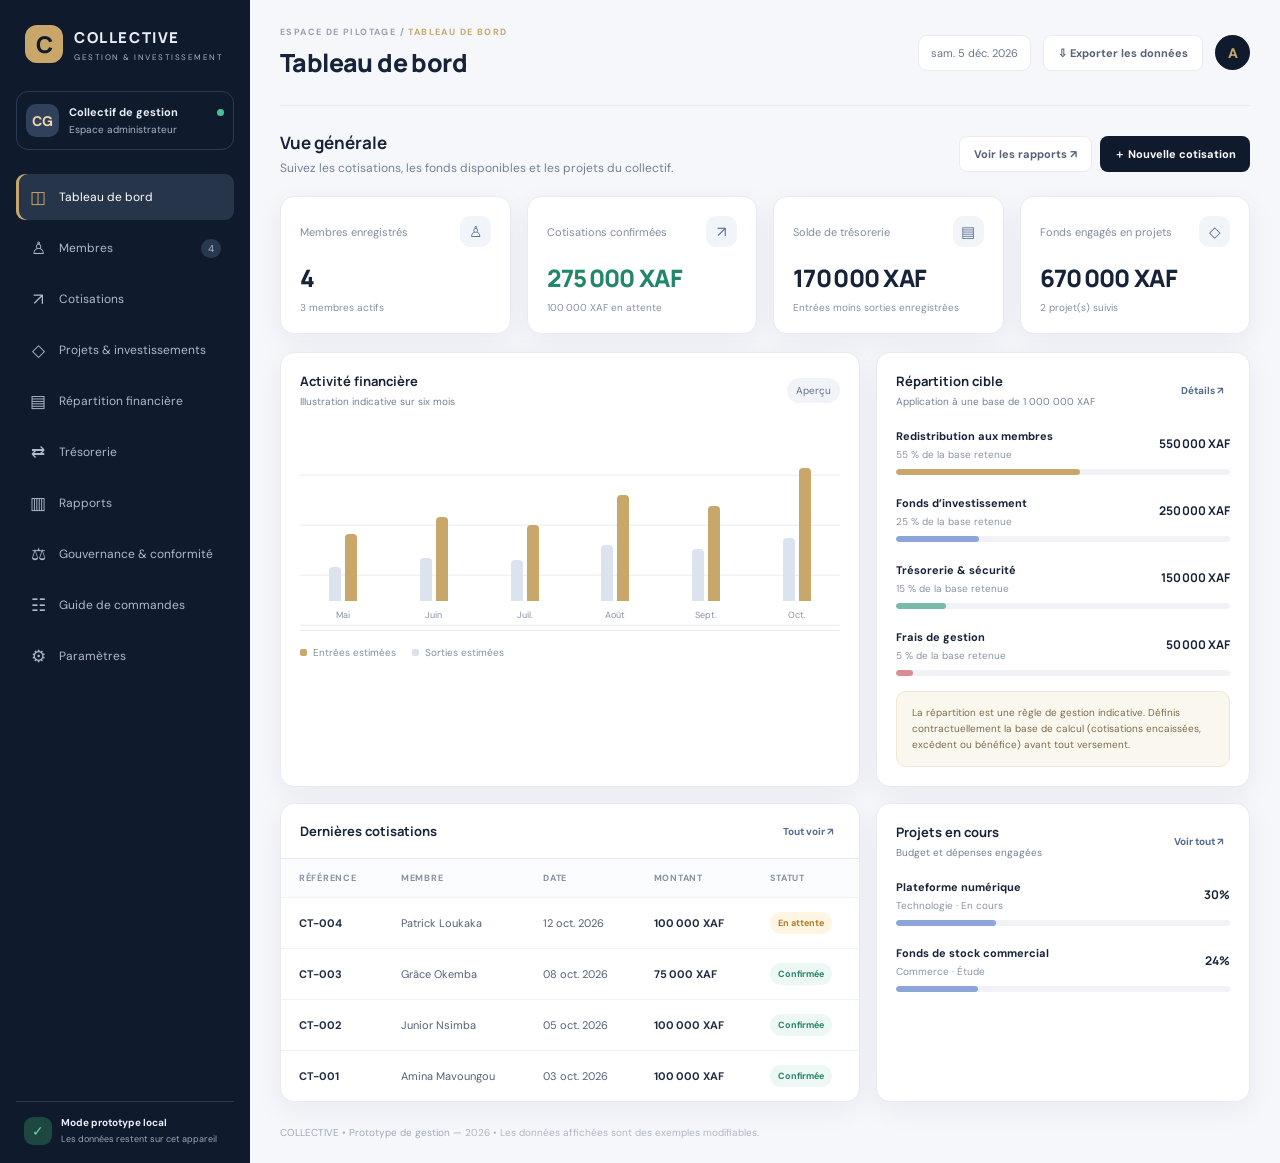
==== commit 38594fe1: "Add files via upload" ====
--- a/index.html
+++ b/index.html
@@ -1,102 +1,4 @@
-<!doctype html>
-<html lang="fr">
-<head>
-<meta charset="utf-8">
-<meta name="viewport" content="width=device-width, initial-scale=1, viewport-fit=cover">
-<meta name="theme-color" content="#0b1020">
-<meta name="apple-mobile-web-app-capable" content="yes">
-<meta name="apple-mobile-web-app-title" content="KALLA Finance">
-<title>KALLA Finance — Gestionnaire financier</title>
-<link rel="stylesheet" href="styles.css">
-<link rel="manifest" href="manifest.webmanifest">
-<link rel="apple-touch-icon" href="icon-192.png">
-</head>
-<body>
-<header class="topbar">
-  <a class="brand" href="index.html">KALLA <span>FINANCE</span></a>
-  <div class="top-actions"><span id="saveState" class="save-state">Enregistré sur cet appareil</span><button class="icon-btn" id="exportAll" title="Exporter une sauvegarde">Sauvegarde</button></div>
-</header>
-<div class="shell">
-<aside class="sidebar">
-  <p class="nav-caption">ESPACE FINANCIER</p>
-  <button class="nav active" data-page="dashboard">Tableau de bord</button>
-  <button class="nav" data-page="transactions">Revenus et dépenses</button>
-  <button class="nav" data-page="budget">Budget</button>
-  <button class="nav" data-page="invest">Investissements</button>
-  <button class="nav" data-page="business">Entreprises</button>
-  <button class="nav" data-page="reports">Rapports</button>
-  <button class="nav" data-page="settings">Personnalisation</button>
-  <div class="sidebar-note">Données privées stockées dans le navigateur de cet appareil.</div>
-</aside>
-<main>
-<section class="page active" id="page-dashboard">
-  <div class="page-head"><div><p class="eyebrow">VUE D’ENSEMBLE</p><h1>Tableau de bord</h1><p class="sub">Une vision claire de tes finances.</p></div><label class="currency-wrap">Devise<select id="currency"><option>FCFA</option><option>EUR</option><option>RMB</option><option>USD</option></select></label></div>
-  <div class="stats">
-    <article class="stat"><span>Revenus enregistrés</span><strong id="statIncome">0 FCFA</strong><small>Somme des revenus</small></article>
-    <article class="stat"><span>Dépenses enregistrées</span><strong id="statExpense">0 FCFA</strong><small>Somme des dépenses</small></article>
-    <article class="stat"><span>Solde net</span><strong id="statNet">0 FCFA</strong><small>Revenus moins dépenses</small></article>
-    <article class="stat accent"><span>Bénéfice distribuable</span><strong id="statProfit">0 FCFA</strong><small>À confirmer après charges et provisions</small></article>
-  </div>
-  <div class="two-col">
-    <article class="panel"><div class="panel-head"><div><h2>Répartition du bénéfice</h2><p class="sub">Réglages modifiables dans Personnalisation.</p></div></div><div id="allocationChart" class="bar-list"></div><div id="allocationNote" class="notice"></div></article>
-    <article class="panel"><div class="panel-head"><div><h2>Dernières opérations</h2><p class="sub">Les cinq plus récentes.</p></div><button class="text-btn" data-goto="transactions">Voir tout</button></div><div id="recentList" class="operation-list"></div></article>
-  </div>
-  <article class="panel"><div class="panel-head"><div><h2>Répartition du fonds d’investissement</h2><p class="sub">Calculée sur le montant disponible.</p></div></div><div id="investChart" class="bar-list"></div></article>
-</section>
-
-<section class="page" id="page-transactions">
-  <div class="page-head"><div><p class="eyebrow">MOUVEMENTS</p><h1>Revenus et dépenses</h1><p class="sub">Enregistre les opérations et garde une trace de tes mouvements.</p></div></div>
-  <article class="panel">
-    <h2>Ajouter une opération</h2>
-    <form id="transactionForm" class="form-grid">
-      <label>Type<select id="txType"><option value="income">Revenu</option><option value="expense">Dépense</option></select></label>
-      <label>Libellé<input id="txLabel" required maxlength="90" placeholder="Ex. : vente, transport, prestation"></label>
-      <label>Montant<input id="txAmount" required type="number" min="0.01" step="any" inputmode="decimal" placeholder="0"></label>
-      <label>Catégorie<select id="txCategory"></select></label>
-      <label>Date<input id="txDate" type="date" required></label>
-      <label>Note (facultatif)<input id="txNote" maxlength="180" placeholder="Référence ou précision"></label>
-      <div class="form-actions"><button class="primary" type="submit">Enregistrer l’opération</button></div>
-    </form>
-  </article>
-  <article class="panel"><div class="panel-head"><h2>Historique</h2><div class="filter-row"><select id="filterType"><option value="all">Tous les types</option><option value="income">Revenus</option><option value="expense">Dépenses</option></select><input id="filterText" placeholder="Rechercher"></div></div><div class="table-wrap"><table><thead><tr><th>Date</th><th>Opération</th><th>Catégorie</th><th>Montant</th><th></th></tr></thead><tbody id="transactionRows"></tbody></table></div><p class="muted" id="transactionEmpty">Aucune opération pour le moment.</p></article>
-</section>
-
-<section class="page" id="page-budget">
-  <div class="page-head"><div><p class="eyebrow">PLANIFICATION</p><h1>Budget</h1><p class="sub">Compare les montants prévus aux dépenses saisies par catégorie.</p></div></div>
-  <article class="panel"><div class="panel-head"><div><h2>Budget mensuel par catégorie</h2><p class="sub">Renseigne une limite pour les catégories de dépenses.</p></div></div><div id="budgetList" class="budget-list"></div><button class="primary" id="saveBudgets">Enregistrer les budgets</button><p class="muted" id="budgetStatus"></p></article>
-</section>
-
-<section class="page" id="page-invest">
-  <div class="page-head"><div><p class="eyebrow">CAPITAL</p><h1>Investissements</h1><p class="sub">Suis les sommes engagées sur tes projets.</p></div></div>
-  <article class="panel"><h2>Ajouter un investissement</h2><form id="investmentForm" class="form-grid"><label>Projet / actif<input id="invName" required maxlength="90" placeholder="Ex. : matériel BTP"></label><label>Montant investi<input id="invAmount" required type="number" min="0.01" step="any" inputmode="decimal"></label><label>Date<input id="invDate" type="date" required></label><label>Statut<select id="invStatus"><option>À étudier</option><option>En cours</option><option>Terminé</option><option>En pause</option></select></label><div class="form-actions"><button class="primary" type="submit">Ajouter l’investissement</button></div></form></article>
-  <article class="panel"><div class="panel-head"><h2>Portefeuille</h2><strong id="investmentTotal">0 FCFA</strong></div><div id="investmentList" class="entity-list"></div></article>
-</section>
-
-<section class="page" id="page-business">
-  <div class="page-head"><div><p class="eyebrow">ACTIVITÉS</p><h1>Entreprises et projets</h1><p class="sub">Centralise les activités que tu souhaites suivre.</p></div></div>
-  <article class="panel"><h2>Ajouter une activité</h2><form id="businessForm" class="form-grid"><label>Nom de l’activité<input id="bizName" required maxlength="90" placeholder="Ex. : KALLA Logistics"></label><label>Secteur<input id="bizSector" maxlength="70" placeholder="Ex. : logistique, BTP"></label><label>Capital engagé<input id="bizCapital" type="number" min="0" step="any" inputmode="decimal" value="0"></label><label>Statut<select id="bizStatus"><option>En préparation</option><option>En activité</option><option>En pause</option><option>Clôturé</option></select></label><div class="form-actions"><button class="primary" type="submit">Ajouter l’activité</button></div></form></article>
-  <article class="panel"><h2>Mes activités</h2><div id="businessList" class="entity-list"></div></article>
-</section>
-
-<section class="page" id="page-reports">
-  <div class="page-head"><div><p class="eyebrow">ANALYSE</p><h1>Rapports</h1><p class="sub">Synthèse des opérations enregistrées.</p></div><button class="primary" id="exportCsv">Exporter les opérations (CSV)</button></div>
-  <div class="stats"><article class="stat"><span>Nombre d’opérations</span><strong id="reportCount">0</strong></article><article class="stat"><span>Investissements suivis</span><strong id="reportInvCount">0</strong></article><article class="stat"><span>Activités suivies</span><strong id="reportBizCount">0</strong></article></div>
-  <article class="panel"><h2>Résumé par catégorie</h2><div class="table-wrap"><table><thead><tr><th>Catégorie</th><th>Revenus</th><th>Dépenses</th><th>Net</th></tr></thead><tbody id="reportRows"></tbody></table></div></article>
-  <article class="panel"><h2>Imprimer ou enregistrer en PDF</h2><p class="sub">Sur iPhone : bouton Partager dans Safari, puis Imprimer ou Enregistrer dans Fichiers.</p><button id="printReport">Imprimer le rapport</button></article>
-</section>
-
-<section class="page" id="page-settings">
-  <div class="page-head"><div><p class="eyebrow">CONTRÔLE</p><h1>Personnalisation</h1><p class="sub">Adapte les règles à ton fonctionnement sans modifier le code.</p></div></div>
-  <article class="panel"><h2>Montant de référence</h2><p class="sub">Saisis le bénéfice distribuable après charges, impôts, dettes et provisions nécessaires. Ce n’est pas le chiffre d’affaires.</p><div class="form-grid"><label>Montant distribuable<input id="profitAmount" type="number" min="0" step="any" inputmode="decimal"></label><label>Couleur principale<select id="themeColor"><option value="#d9b66f">Or classique</option><option value="#79ddb0">Vert</option><option value="#86a9ff">Bleu</option><option value="#c49aff">Violet</option><option value="#f09b87">Cuivre</option></select></label></div></article>
-  <article class="panel"><div class="panel-head"><div><h2>Répartition principale</h2><p class="sub">La somme doit être égale à 100 %.</p></div><strong id="mainPctTotal">100 %</strong></div><div id="mainAllocationEditor" class="settings-list"></div><button class="secondary" id="addMainCategory">Ajouter une enveloppe</button><p id="mainPctStatus" class="muted"></p></article>
-  <article class="panel"><div class="panel-head"><div><h2>Catégories de revenus et dépenses</h2><p class="sub">Renomme, ajoute ou supprime des catégories.</p></div></div><div class="settings-two"><div><h3>Revenus</h3><div id="incomeCategories" class="settings-list"></div><form id="addIncomeCategory" class="inline-add"><input id="newIncomeCategory" placeholder="Nouvelle catégorie" required maxlength="50"><button type="submit">Ajouter</button></form></div><div><h3>Dépenses</h3><div id="expenseCategories" class="settings-list"></div><form id="addExpenseCategory" class="inline-add"><input id="newExpenseCategory" placeholder="Nouvelle catégorie" required maxlength="50"><button type="submit">Ajouter</button></form></div></div></article>
-  <article class="panel"><div class="panel-head"><div><h2>Sous-catégories des enveloppes</h2><p class="sub">Pourcentages internes : chaque groupe doit totaliser 100 %.</p></div></div><div id="subAllocationEditors"></div></article>
-  <article class="panel"><h2>Sauvegarde et remise à zéro</h2><p class="sub">Exportation conseillée régulièrement. La réinitialisation efface les données locales de cette application.</p><div class="button-row"><button class="primary" id="saveSettings">Enregistrer les paramètres</button><button id="importAll">Importer une sauvegarde JSON</button><button class="danger-btn" id="resetAll">Effacer toutes les données</button><input id="importJsonFile" type="file" accept=".json,application/json" hidden></div><p id="settingsStatus" class="muted" aria-live="polite"></p></article>
-  <article class="panel"><h2>Confidentialité</h2><p class="sub">Cette version est prévue pour un seul utilisateur et stocke les données dans le navigateur de cet appareil. Elle n’a pas de compte en ligne ni de chiffrement serveur. Ne l’utilise pas comme coffre-fort pour des mots de passe, coordonnées bancaires ou informations très sensibles. Si tu effaces les données du navigateur, elles peuvent être perdues : exporte une sauvegarde.</p></article>
-</section>
-</main>
-</div>
-<div id="toast" class="toast" role="status" aria-live="polite"></div>
-<script src="app.js"></script>
-</body>
-</html>
+<!doctype html><html lang="fr"><head><meta charset="utf-8"><meta name="viewport" content="width=device-width,initial-scale=1"><meta name="theme-color" content="#101a2d"><title>COLLECTIVE — Gestion & Investissement</title><link rel="stylesheet" href="style.css"></head><body>
+<div class="app-shell"><aside class="sidebar"><div class="brand"><div class="brand-mark">C</div><div><b>COLLECTIVE</b><small>GESTION & INVESTISSEMENT</small></div></div><div class="workspace"><span class="avatar">CG</span><div><b>Collectif de gestion</b><small>Espace administrateur</small></div><span class="dot"></span></div><nav id="nav"><button class="nav-item active" data-page="dashboard"><span>◫</span> Tableau de bord</button><button class="nav-item" data-page="members"><span>♙</span> Membres <em id="memberNavCount">0</em></button><button class="nav-item" data-page="contributions"><span>↗</span> Cotisations</button><button class="nav-item" data-page="projects"><span>◇</span> Projets & investissements</button><button class="nav-item" data-page="finance"><span>▤</span> Répartition financière</button><button class="nav-item" data-page="transactions"><span>⇄</span> Trésorerie</button><button class="nav-item" data-page="reports"><span>▥</span> Rapports</button><button class="nav-item" data-page="governance"><span>⚖</span> Gouvernance & conformité</button><button class="nav-item" data-page="guide"><span>☷</span> Guide de commandes</button><button class="nav-item" data-page="settings"><span>⚙</span> Paramètres</button></nav><div class="sidebar-bottom"><div class="secure-icon">✓</div><div><b>Mode prototype local</b><small>Les données restent sur cet appareil</small></div></div></aside>
+<main class="main"><header class="topbar"><div><div class="eyebrow">ESPACE DE PILOTAGE / <span id="crumb">VUE D’ENSEMBLE</span></div><h1 id="pageTitle">Tableau de bord</h1></div><div class="top-actions"><span class="date-pill" id="today"></span><button class="btn btn-light" id="exportAll">⇩ Exporter les données</button><button class="profile" title="Administrateur">A</button></div></header><div id="pageContent"></div><footer>COLLECTIVE • Prototype de gestion — <span id="year"></span> <span>• Les données affichées sont des exemples modifiables.</span></footer></main></div>
+<div id="modalRoot"></div><div class="toast" id="toast"></div><input id="importFile" type="file" accept="application/json" hidden><script src="app.js"></script></body></html>
--- a/style.css
+++ b/style.css
@@ -0,0 +1,2 @@
+@import url('https://fonts.googleapis.com/css2?family=DM+Sans:wght@400;500;600;700&family=Manrope:wght@400;500;600;700;800&display=swap');
+:root{--navy:#101a2d;--navy2:#192741;--gold:#c9a76a;--gold2:#f3e8d1;--ink:#172338;--muted:#748096;--line:#e8ebf1;--bg:#f5f7fb;--white:#fff;--green:#21866b;--red:#c75b62;--blue:#4775cf;--shadow:0 8px 28px rgba(24,39,65,.06)}*{box-sizing:border-box}body{margin:0;background:var(--bg);color:var(--ink);font:14px 'DM Sans',sans-serif}button,input,select,textarea{font:inherit}button{cursor:pointer}.app-shell{display:flex;min-height:100vh}.sidebar{width:250px;background:var(--navy);color:#e8edf6;padding:25px 16px 18px;display:flex;flex-direction:column;flex-shrink:0}.brand{display:flex;gap:11px;align-items:center;padding:0 9px 28px}.brand-mark{width:38px;height:38px;border-radius:12px;background:var(--gold);color:var(--navy);display:grid;place-items:center;font:800 23px Manrope}.brand b{display:block;letter-spacing:1.6px;font:800 15px Manrope}.brand small{display:block;font-size:8px;letter-spacing:1.5px;color:#aab5c8;margin-top:4px}.workspace{display:flex;align-items:center;gap:10px;padding:12px 9px;border:1px solid #2c3b54;border-radius:12px;margin-bottom:24px}.avatar{width:33px;height:33px;border-radius:10px;background:#31405b;color:#f2d9a7;display:grid;place-items:center;font-weight:700}.workspace b,.workspace small{display:block}.workspace b{font-size:11px}.workspace small{font-size:10px;color:#aab5c8;margin-top:4px}.dot{width:7px;height:7px;border-radius:50%;background:#48c19a;margin-left:auto;align-self:flex-start;margin-top:5px}nav{display:grid;gap:5px}.nav-item{border:0;background:transparent;color:#aeb9cc;text-align:left;padding:12px 13px;border-radius:9px;display:flex;align-items:center;gap:12px;font-size:12px;transition:.15s}.nav-item span{width:18px;text-align:center;font-size:17px}.nav-item em{margin-left:auto;font-style:normal;font-size:10px;background:#293851;padding:3px 7px;border-radius:10px}.nav-item:hover{background:#1b2a42;color:white}.nav-item.active{background:#27354b;color:#fff;box-shadow:inset 3px 0 var(--gold)}.nav-item.active span{color:var(--gold)}.sidebar-bottom{margin-top:auto;display:flex;gap:9px;align-items:center;padding:14px 8px 0;border-top:1px solid #2a3850}.secure-icon{height:28px;width:28px;border-radius:9px;background:#1c483f;color:#71d4b4;display:grid;place-items:center}.sidebar-bottom b,.sidebar-bottom small{display:block}.sidebar-bottom b{font-size:10px}.sidebar-bottom small{font-size:9px;color:#99a8bd;margin-top:4px}.main{flex:1;min-width:0;padding:0 30px 20px}.topbar{height:106px;display:flex;align-items:center;justify-content:space-between;border-bottom:1px solid var(--line);margin-bottom:25px}.eyebrow{font-size:9px;letter-spacing:1.4px;color:#98a1b2;font-weight:700}.eyebrow span{color:var(--gold)}h1{font:800 25px Manrope;margin:7px 0 0;letter-spacing:-.6px}.top-actions{display:flex;align-items:center;gap:12px}.date-pill{font-size:11px;color:#69758a;padding:10px 12px;border:1px solid var(--line);background:white;border-radius:9px}.profile{border:0;background:var(--navy);color:var(--gold);font-weight:800;border-radius:50%;width:35px;height:35px}.btn{border:0;border-radius:8px;padding:10px 14px;font-size:11px;font-weight:700;display:inline-flex;gap:8px;align-items:center;justify-content:center}.btn-primary{background:var(--navy);color:white}.btn-primary:hover{background:#263852}.btn-light{background:white;border:1px solid var(--line);color:#566176}.btn-gold{background:var(--gold);color:var(--navy)}.btn-danger{background:#fff0f0;color:#b8444d}.page-head{display:flex;justify-content:space-between;align-items:center;gap:16px;margin:0 0 19px}.page-head p{color:var(--muted);font-size:12px;margin:5px 0 0;line-height:1.5}.page-head h2{font:700 17px Manrope;margin:0}.actions{display:flex;gap:8px;flex-wrap:wrap}.grid{display:grid;gap:16px}.stats{grid-template-columns:repeat(4,minmax(0,1fr));margin-bottom:18px}.card{background:white;border:1px solid var(--line);border-radius:14px;padding:19px;box-shadow:var(--shadow);min-width:0}.stat-label{color:#818ca0;font-size:11px;display:flex;justify-content:space-between;align-items:center}.stat-icon{width:31px;height:31px;border-radius:10px;background:#f1f4f9;color:#596f91;display:grid;place-items:center;font-size:15px}.stat-value{font:800 24px Manrope;letter-spacing:-.7px;margin:14px 0 7px}.stat-foot{font-size:10px;color:#8791a2}.positive{color:var(--green)}.negative{color:var(--red)}.two-col{grid-template-columns:minmax(0,1.55fr) minmax(280px,1fr)}.three-col{grid-template-columns:repeat(3,minmax(0,1fr))}.card-title{display:flex;align-items:center;justify-content:space-between;margin-bottom:18px}.card-title h3{font:700 13px Manrope;margin:0}.card-title p{font-size:10px;color:var(--muted);margin:5px 0 0}.text-link{border:0;background:none;color:#536b91;font-weight:700;font-size:10px}.chart-area{height:205px;display:flex;align-items:flex-end;gap:13px;padding:8px 4px 0;border-bottom:1px solid var(--line);background:repeating-linear-gradient(to bottom,transparent 0,transparent 48px,#f0f2f6 49px,#f0f2f6 50px)}.bar-group{flex:1;height:100%;display:flex;flex-direction:column;justify-content:flex-end;align-items:center;gap:8px}.bar-pair{display:flex;align-items:flex-end;gap:4px;height:160px;width:100%;justify-content:center}.bar{width:12px;max-width:30%;min-height:4px;border-radius:4px 4px 0 0;background:var(--gold)}.bar.secondary{background:#dce3ef}.bar-label{font-size:9px;color:#8791a2;padding-bottom:9px}.legend{display:flex;gap:16px;font-size:10px;color:#8590a1;margin-top:15px}.legend span:before{content:'';display:inline-block;width:7px;height:7px;border-radius:2px;background:var(--gold);margin-right:6px}.legend .second:before{background:#dce3ef}.allocation-list{display:grid;gap:18px}.allocation-row{display:grid;grid-template-columns:1fr auto;gap:8px;align-items:center}.allocation-row b{font-size:11px}.allocation-row small{display:block;color:#8b95a5;font-size:10px;margin-top:4px}.allocation-row strong{font:700 12px Manrope}.progress{height:6px;background:#f0f2f6;border-radius:20px;overflow:hidden;grid-column:1/-1}.progress span{display:block;height:100%;border-radius:20px;background:var(--gold)}.progress.blue span{background:#8da6d9}.progress.green span{background:#77bba8}.progress.red span{background:#d78d92}.table-card{padding:0;overflow:hidden}.table-top{padding:18px 19px;display:flex;justify-content:space-between;align-items:center;gap:12px;border-bottom:1px solid var(--line)}.table-top h3{font:700 13px Manrope;margin:0}.search{border:1px solid var(--line);border-radius:8px;padding:9px 11px;background:#fbfcfe;font-size:11px;min-width:190px;outline:none}.search:focus,input:focus,select:focus,textarea:focus{border-color:#b5c4db;box-shadow:0 0 0 3px #edf2fa;outline:none}.table-wrap{overflow:auto}table{border-collapse:collapse;width:100%;white-space:nowrap}th{text-align:left;background:#fbfcfe;color:#8791a2;text-transform:uppercase;font-size:9px;letter-spacing:.7px;font-weight:700;padding:13px 18px}td{padding:14px 18px;border-top:1px solid #f0f2f6;font-size:11px;color:#536076}td b{color:#202d43;font-size:11px}.person-cell{display:flex;align-items:center;gap:9px}.person-avatar{width:29px;height:29px;border-radius:9px;background:#f0e7d7;color:#947541;display:grid;place-items:center;font-size:10px;font-weight:800}.person-cell small{display:block;color:#9aa3b1;font-size:9px;margin-top:3px}.badge{display:inline-flex;padding:5px 8px;border-radius:30px;font-size:9px;font-weight:700;background:#edf8f4;color:#278368}.badge.pending{background:#fff5e3;color:#b07a24}.badge.inactive,.badge.cancelled{background:#f1f2f5;color:#8791a2}.badge.risk{background:#fff0f0;color:#b34b52}.empty{text-align:center;padding:38px;color:#8c97a8}.empty b{display:block;color:#334158;margin-bottom:6px}.split-note{padding:13px 15px;border-radius:10px;background:#faf7ef;border:1px solid #f1e7d3;color:#7d6b4b;font-size:10px;line-height:1.6;margin-top:15px}.form-grid{display:grid;grid-template-columns:1fr 1fr;gap:14px}.field{display:grid;gap:6px}.field.full{grid-column:1/-1}.field label{font-size:10px;font-weight:700;color:#667288}.field input,.field select,.field textarea{width:100%;padding:11px 12px;border:1px solid #e2e6ee;border-radius:8px;background:#fff;color:#28364c;font-size:12px}.field textarea{min-height:78px;resize:vertical}.modal-backdrop{position:fixed;inset:0;background:rgba(9,17,31,.55);display:grid;place-items:center;padding:20px;z-index:20}.modal{background:white;border-radius:16px;width:min(590px,100%);max-height:90vh;overflow:auto;box-shadow:0 25px 90px #07102055}.modal-head{display:flex;align-items:center;justify-content:space-between;padding:20px 22px;border-bottom:1px solid var(--line)}.modal-head h3{font:800 16px Manrope;margin:0}.close{border:0;background:#f2f4f8;width:30px;height:30px;border-radius:8px}.modal-body{padding:22px}.modal-foot{padding:16px 22px;border-top:1px solid var(--line);display:flex;justify-content:flex-end;gap:8px}.toast{position:fixed;bottom:25px;right:25px;background:var(--navy);color:white;padding:13px 17px;border-radius:10px;box-shadow:var(--shadow);font-size:12px;opacity:0;transform:translateY(8px);pointer-events:none;transition:.25s;z-index:50}.toast.show{opacity:1;transform:translateY(0)}.guide-grid{grid-template-columns:repeat(2,minmax(0,1fr))}.guide-step{display:flex;gap:13px}.step-num{flex-shrink:0;width:32px;height:32px;display:grid;place-items:center;border-radius:10px;background:var(--gold2);color:#8e6d32;font-weight:800}.guide-step h3{font:700 12px Manrope;margin:2px 0 7px}.guide-step p,.guide-step li{font-size:11px;line-height:1.7;color:#778297}.guide-step ul{padding-left:16px;margin:0}.code{font-family:monospace;background:#f1f4f8;border-radius:4px;padding:2px 5px;color:#3e5477}.settings-row{display:flex;justify-content:space-between;align-items:center;padding:15px 0;border-bottom:1px solid var(--line);gap:15px}.settings-row:last-child{border:0}.settings-row b{font-size:12px}.settings-row p{font-size:10px;color:var(--muted);margin:5px 0 0}.switch{accent-color:var(--navy);width:17px;height:17px}.metric-line{display:flex;justify-content:space-between;gap:12px;font-size:11px;padding:12px 0;border-bottom:1px solid var(--line)}.metric-line:last-child{border-bottom:0}.metric-line span{color:var(--muted)}.notice{border-left:3px solid var(--gold);background:#fffaf0;padding:14px 16px;font-size:11px;line-height:1.7;color:#756344;border-radius:0 9px 9px 0;margin-bottom:16px}.pill{font-size:10px;padding:6px 9px;background:#f0f3f8;color:#64718a;border-radius:20px}.footer-note{font-size:10px;color:#929bab;line-height:1.6;margin-top:14px}footer{font-size:10px;color:#a1a9b7;padding:24px 0 4px}footer span{color:#b0b7c2}@media(max-width:1100px){.sidebar{width:220px}.main{padding:0 20px}.stats{grid-template-columns:repeat(2,minmax(0,1fr))}.two-col{grid-template-columns:1fr}}@media(max-width:760px){.app-shell{display:block}.sidebar{width:100%;padding:12px 12px 8px}.brand{padding:0 5px 12px}.workspace,.sidebar-bottom{display:none}nav{display:flex;overflow:auto;gap:4px;padding-bottom:4px}.nav-item{white-space:nowrap;padding:9px 10px;font-size:10px}.nav-item span{font-size:14px}.nav-item em{display:none}.main{padding:0 13px}.topbar{height:auto;padding:18px 0;align-items:flex-start;gap:12px}.topbar h1{font-size:20px}.top-actions{gap:6px;flex-wrap:wrap;justify-content:flex-end}.date-pill{display:none}.btn-light{font-size:10px;padding:9px}.profile{width:31px;height:31px}.page-head{align-items:flex-start;flex-direction:column}.stats{gap:10px}.card{padding:14px}.stat-value{font-size:20px}.two-col,.three-col,.guide-grid{grid-template-columns:1fr}.table-top{align-items:flex-start;flex-direction:column}.search{width:100%}.form-grid{grid-template-columns:1fr}.field.full{grid-column:auto}.chart-area{gap:5px}.bar-label{font-size:8px}}
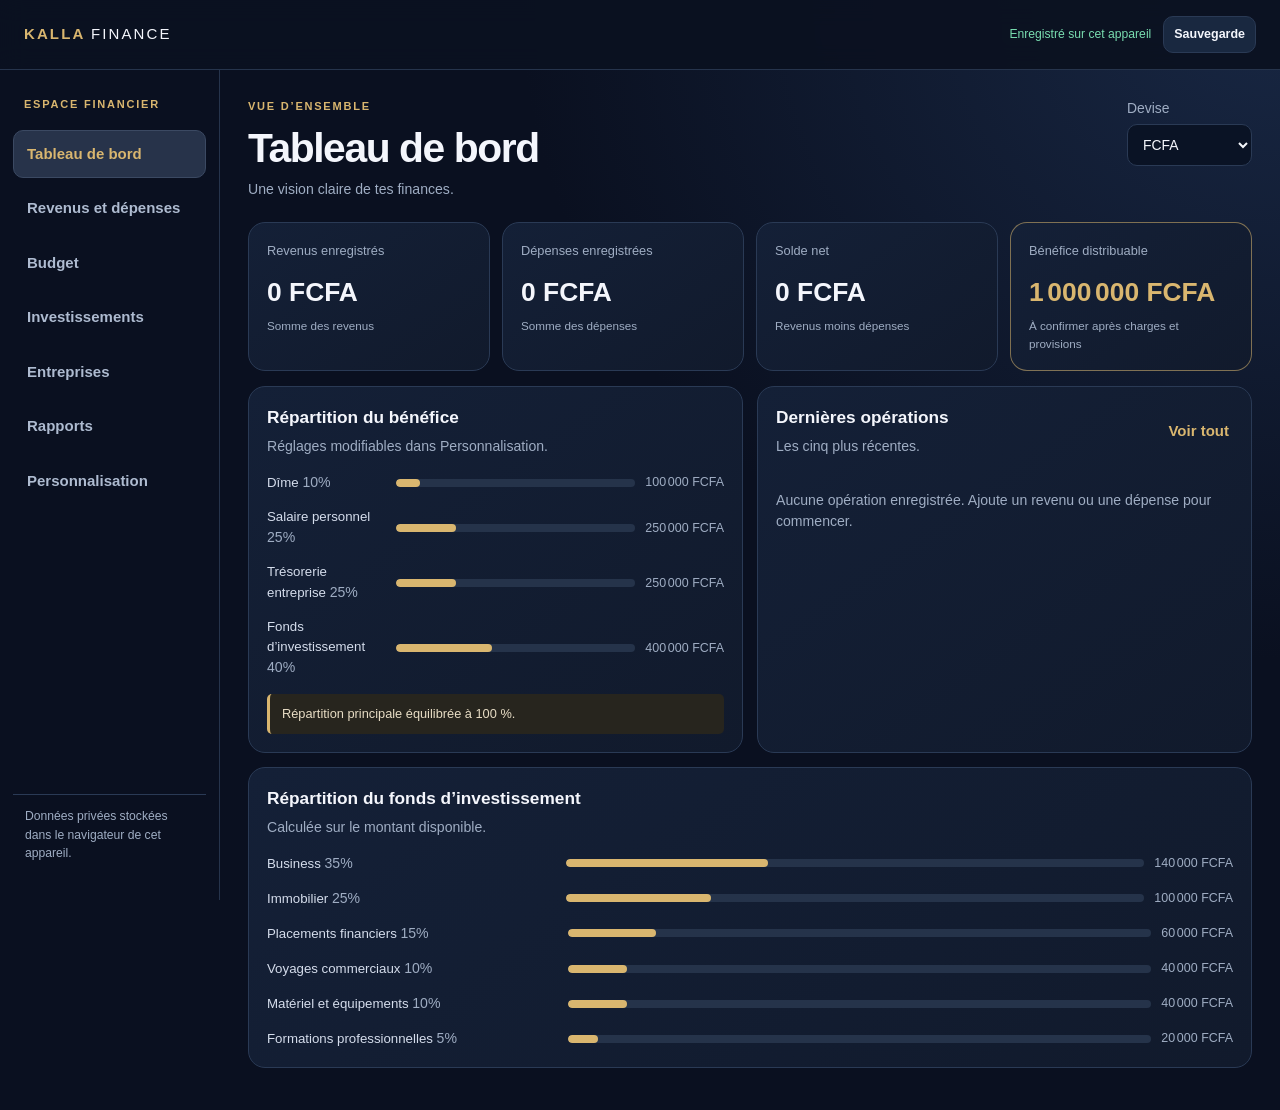
==== commit b682e0eb: "Add files via upload" ====
--- a/index.html
+++ b/index.html
@@ -1,4 +1,103 @@
-<!doctype html><html lang="fr"><head><meta charset="utf-8"><meta name="viewport" content="width=device-width,initial-scale=1"><meta name="theme-color" content="#101a2d"><title>COLLECTIVE — Gestion & Investissement</title><link rel="stylesheet" href="style.css"></head><body>
-<div class="app-shell"><aside class="sidebar"><div class="brand"><div class="brand-mark">C</div><div><b>COLLECTIVE</b><small>GESTION & INVESTISSEMENT</small></div></div><div class="workspace"><span class="avatar">CG</span><div><b>Collectif de gestion</b><small>Espace administrateur</small></div><span class="dot"></span></div><nav id="nav"><button class="nav-item active" data-page="dashboard"><span>◫</span> Tableau de bord</button><button class="nav-item" data-page="members"><span>♙</span> Membres <em id="memberNavCount">0</em></button><button class="nav-item" data-page="contributions"><span>↗</span> Cotisations</button><button class="nav-item" data-page="projects"><span>◇</span> Projets & investissements</button><button class="nav-item" data-page="finance"><span>▤</span> Répartition financière</button><button class="nav-item" data-page="transactions"><span>⇄</span> Trésorerie</button><button class="nav-item" data-page="reports"><span>▥</span> Rapports</button><button class="nav-item" data-page="governance"><span>⚖</span> Gouvernance & conformité</button><button class="nav-item" data-page="guide"><span>☷</span> Guide de commandes</button><button class="nav-item" data-page="settings"><span>⚙</span> Paramètres</button></nav><div class="sidebar-bottom"><div class="secure-icon">✓</div><div><b>Mode prototype local</b><small>Les données restent sur cet appareil</small></div></div></aside>
-<main class="main"><header class="topbar"><div><div class="eyebrow">ESPACE DE PILOTAGE / <span id="crumb">VUE D’ENSEMBLE</span></div><h1 id="pageTitle">Tableau de bord</h1></div><div class="top-actions"><span class="date-pill" id="today"></span><button class="btn btn-light" id="exportAll">⇩ Exporter les données</button><button class="profile" title="Administrateur">A</button></div></header><div id="pageContent"></div><footer>COLLECTIVE • Prototype de gestion — <span id="year"></span> <span>• Les données affichées sont des exemples modifiables.</span></footer></main></div>
-<div id="modalRoot"></div><div class="toast" id="toast"></div><input id="importFile" type="file" accept="application/json" hidden><script src="app.js"></script></body></html>
+<!doctype html>
+<html lang="fr">
+<head>
+<meta charset="utf-8">
+<meta name="viewport" content="width=device-width, initial-scale=1, viewport-fit=cover">
+<meta name="theme-color" content="#0b1020">
+<meta name="apple-mobile-web-app-capable" content="yes">
+<meta name="apple-mobile-web-app-title" content="KALLA Finance">
+<title>KALLA Finance — Gestionnaire financier</title>
+<link rel="stylesheet" href="styles.css">
+<link rel="manifest" href="manifest.webmanifest">
+<link rel="apple-touch-icon" href="icon-192.png">
+</head>
+<body>
+<header class="topbar">
+  <a class="brand" href="index.html">KALLA <span>FINANCE</span></a>
+  <div class="top-actions"><span id="saveState" class="save-state">Enregistré sur cet appareil</span><button class="icon-btn" id="exportAll" title="Exporter une sauvegarde">Sauvegarde</button></div>
+</header>
+<div class="shell">
+<aside class="sidebar">
+  <p class="nav-caption">ESPACE FINANCIER</p>
+  <button class="nav active" data-page="dashboard">Tableau de bord</button>
+  <button class="nav" data-page="transactions">Revenus et dépenses</button>
+  <button class="nav" data-page="budget">Budget</button>
+  <button class="nav" data-page="invest">Investissements</button>
+  <button class="nav" data-page="business">Entreprises</button>
+  <button class="nav" data-page="reports">Rapports</button>
+  <button class="nav" data-page="settings">Personnalisation</button>
+  <div class="sidebar-note">Données privées stockées dans le navigateur de cet appareil.</div>
+</aside>
+<main>
+<section class="page active" id="page-dashboard">
+  <div class="page-head"><div><p class="eyebrow">VUE D’ENSEMBLE</p><h1>Tableau de bord</h1><p class="sub">Une vision claire de tes finances.</p></div><label class="currency-wrap">Devise<select id="currency"><option>FCFA</option><option>EUR</option><option>RMB</option><option>USD</option></select></label></div>
+  <div class="stats">
+    <article class="stat"><span>Revenus enregistrés</span><strong id="statIncome">0 FCFA</strong><small>Somme des revenus</small></article>
+    <article class="stat"><span>Dépenses enregistrées</span><strong id="statExpense">0 FCFA</strong><small>Somme des dépenses</small></article>
+    <article class="stat"><span>Solde net</span><strong id="statNet">0 FCFA</strong><small>Revenus moins dépenses</small></article>
+    <article class="stat accent"><span>Bénéfice distribuable</span><strong id="statProfit">0 FCFA</strong><small>À confirmer après charges et provisions</small></article>
+  </div>
+  <div class="two-col">
+    <article class="panel"><div class="panel-head"><div><h2>Répartition du bénéfice</h2><p class="sub">Réglages modifiables dans Personnalisation.</p></div></div><div id="allocationChart" class="bar-list"></div><div id="allocationNote" class="notice"></div></article>
+    <article class="panel"><div class="panel-head"><div><h2>Dernières opérations</h2><p class="sub">Les cinq plus récentes.</p></div><button class="text-btn" data-goto="transactions">Voir tout</button></div><div id="recentList" class="operation-list"></div></article>
+  </div>
+  <article class="panel"><div class="panel-head"><div><h2>Répartition du fonds d’investissement</h2><p class="sub">Calculée sur le montant disponible.</p></div></div><div id="investChart" class="bar-list"></div></article>
+</section>
+
+<section class="page" id="page-transactions">
+  <div class="page-head"><div><p class="eyebrow">MOUVEMENTS</p><h1>Revenus et dépenses</h1><p class="sub">Enregistre les opérations et garde une trace de tes mouvements.</p></div></div>
+  <article class="panel">
+    <h2>Ajouter une opération</h2>
+    <form id="transactionForm" class="form-grid">
+      <label>Type<select id="txType"><option value="income">Revenu</option><option value="expense">Dépense</option></select></label>
+      <label>Libellé<input id="txLabel" required maxlength="90" placeholder="Ex. : vente, transport, prestation"></label>
+      <label>Montant<input id="txAmount" required type="number" min="0.01" step="any" inputmode="decimal" placeholder="0"></label>
+      <label>Catégorie<select id="txCategory"></select></label>
+      <label>Date<input id="txDate" type="date" required></label>
+      <label>Note (facultatif)<input id="txNote" maxlength="180" placeholder="Référence ou précision"></label>
+      <div class="form-actions"><button class="primary" type="submit">Enregistrer l’opération</button></div>
+    </form>
+  </article>
+  <article class="panel"><div class="panel-head"><h2>Historique</h2><div class="filter-row"><select id="filterType"><option value="all">Tous les types</option><option value="income">Revenus</option><option value="expense">Dépenses</option></select><input id="filterText" placeholder="Rechercher"></div></div><div class="table-wrap"><table><thead><tr><th>Date</th><th>Opération</th><th>Catégorie</th><th>Montant</th><th></th></tr></thead><tbody id="transactionRows"></tbody></table></div><p class="muted" id="transactionEmpty">Aucune opération pour le moment.</p></article>
+</section>
+
+<section class="page" id="page-budget">
+  <div class="page-head"><div><p class="eyebrow">PLANIFICATION</p><h1>Budget</h1><p class="sub">Compare les montants prévus aux dépenses saisies par catégorie.</p></div></div>
+  <article class="panel"><div class="panel-head"><div><h2>Budget mensuel par catégorie</h2><p class="sub">Renseigne une limite pour les catégories de dépenses.</p></div></div><div id="budgetList" class="budget-list"></div><button class="primary" id="saveBudgets">Enregistrer les budgets</button><p class="muted" id="budgetStatus"></p></article>
+</section>
+
+<section class="page" id="page-invest">
+  <div class="page-head"><div><p class="eyebrow">CAPITAL</p><h1>Investissements</h1><p class="sub">Suis les sommes engagées sur tes projets.</p></div></div>
+  <article class="panel"><h2>Ajouter un investissement</h2><form id="investmentForm" class="form-grid"><label>Projet / actif<input id="invName" required maxlength="90" placeholder="Ex. : matériel BTP"></label><label>Montant investi<input id="invAmount" required type="number" min="0.01" step="any" inputmode="decimal"></label><label>Date<input id="invDate" type="date" required></label><label>Statut<select id="invStatus"><option>À étudier</option><option>En cours</option><option>Terminé</option><option>En pause</option></select></label><div class="form-actions"><button class="primary" type="submit">Ajouter l’investissement</button></div></form></article>
+  <article class="panel"><div class="panel-head"><h2>Portefeuille</h2><strong id="investmentTotal">0 FCFA</strong></div><div id="investmentList" class="entity-list"></div></article>
+</section>
+
+<section class="page" id="page-business">
+  <div class="page-head"><div><p class="eyebrow">ACTIVITÉS</p><h1>Entreprises et projets</h1><p class="sub">Centralise les activités que tu souhaites suivre.</p></div></div>
+  <article class="panel"><h2>Ajouter une activité</h2><form id="businessForm" class="form-grid"><label>Nom de l’activité<input id="bizName" required maxlength="90" placeholder="Ex. : KALLA Logistics"></label><label>Secteur<input id="bizSector" maxlength="70" placeholder="Ex. : logistique, BTP"></label><label>Capital engagé<input id="bizCapital" type="number" min="0" step="any" inputmode="decimal" value="0"></label><label>Statut<select id="bizStatus"><option>En préparation</option><option>En activité</option><option>En pause</option><option>Clôturé</option></select></label><div class="form-actions"><button class="primary" type="submit">Ajouter l’activité</button></div></form></article>
+  <article class="panel"><h2>Mes activités</h2><div id="businessList" class="entity-list"></div></article>
+</section>
+
+<section class="page" id="page-reports">
+  <div class="page-head"><div><p class="eyebrow">ANALYSE</p><h1>Rapports</h1><p class="sub">Synthèse des opérations enregistrées.</p></div><button class="primary" id="exportCsv">Exporter les opérations (CSV)</button></div>
+  <div class="stats"><article class="stat"><span>Nombre d’opérations</span><strong id="reportCount">0</strong></article><article class="stat"><span>Investissements suivis</span><strong id="reportInvCount">0</strong></article><article class="stat"><span>Activités suivies</span><strong id="reportBizCount">0</strong></article></div>
+  <article class="panel"><h2>Résumé par catégorie</h2><div class="table-wrap"><table><thead><tr><th>Catégorie</th><th>Revenus</th><th>Dépenses</th><th>Net</th></tr></thead><tbody id="reportRows"></tbody></table></div></article>
+  <article class="panel"><h2>Imprimer ou enregistrer en PDF</h2><p class="sub">Sur iPhone : bouton Partager dans Safari, puis Imprimer ou Enregistrer dans Fichiers.</p><button id="printReport">Imprimer le rapport</button></article>
+</section>
+
+<section class="page" id="page-settings">
+  <div class="page-head"><div><p class="eyebrow">CONTRÔLE</p><h1>Personnalisation</h1><p class="sub">Adapte les règles à ton fonctionnement sans modifier le code.</p></div></div>
+  <article class="panel"><h2>Montant de référence</h2><p class="sub">Saisis le bénéfice distribuable après charges, impôts, dettes et provisions nécessaires. Ce n’est pas le chiffre d’affaires.</p><div class="form-grid"><label>Montant distribuable<input id="profitAmount" type="number" min="0" step="any" inputmode="decimal"></label><label>Couleur principale<select id="themeColor"><option value="#d9b66f">Or classique</option><option value="#79ddb0">Vert</option><option value="#86a9ff">Bleu</option><option value="#c49aff">Violet</option><option value="#f09b87">Cuivre</option></select></label></div></article>
+  <article class="panel"><div class="panel-head"><div><h2>Répartition principale</h2><p class="sub">La somme doit être égale à 100 %.</p></div><strong id="mainPctTotal">100 %</strong></div><div id="mainAllocationEditor" class="settings-list"></div><button class="secondary" id="addMainCategory">Ajouter une enveloppe</button><p id="mainPctStatus" class="muted"></p></article>
+  <article class="panel"><div class="panel-head"><div><h2>Catégories de revenus et dépenses</h2><p class="sub">Renomme, ajoute ou supprime des catégories.</p></div></div><div class="settings-two"><div><h3>Revenus</h3><div id="incomeCategories" class="settings-list"></div><form id="addIncomeCategory" class="inline-add"><input id="newIncomeCategory" placeholder="Nouvelle catégorie" required maxlength="50"><button type="submit">Ajouter</button></form></div><div><h3>Dépenses</h3><div id="expenseCategories" class="settings-list"></div><form id="addExpenseCategory" class="inline-add"><input id="newExpenseCategory" placeholder="Nouvelle catégorie" required maxlength="50"><button type="submit">Ajouter</button></form></div></div></article>
+  <article class="panel"><div class="panel-head"><div><h2>Sous-catégories des enveloppes</h2><p class="sub">Pourcentages internes : chaque groupe doit totaliser 100 %.</p></div></div><div id="subAllocationEditors"></div></article>
+  <article class="panel"><h2>Sauvegarde et remise à zéro</h2><p class="sub">Exportation conseillée régulièrement. La réinitialisation efface les données locales de cette application.</p><div class="button-row"><button class="primary" id="saveSettings">Enregistrer les paramètres</button><button id="importAll">Importer une sauvegarde JSON</button><button class="danger-btn" id="resetAll">Effacer toutes les données</button><input id="importJsonFile" type="file" accept=".json,application/json" hidden></div><p id="settingsStatus" class="muted" aria-live="polite"></p></article>
+  <article class="panel"><h2>Confidentialité</h2><p class="sub">Cette version est prévue pour un seul utilisateur et stocke les données dans le navigateur de cet appareil. Elle n’a pas de compte en ligne ni de chiffrement serveur. Ne l’utilise pas comme coffre-fort pour des mots de passe, coordonnées bancaires ou informations très sensibles. Si tu effaces les données du navigateur, elles peuvent être perdues : exporte une sauvegarde.</p></article>
+</section>
+
+</main>
+</div>
+<div id="toast" class="toast" role="status" aria-live="polite"></div>
+<script src="app.js"></script>
+</body>
+</html>
--- a/styles.css
+++ b/styles.css
@@ -0,0 +1,2 @@
+ :root{--bg:#0a1020;--panel:#121d31;--panel2:#192840;--text:#f4f6fc;--muted:#9fadc3;--gold:#d9b66f;--line:#2a3a55;--green:#79ddb0;--red:#ff9999;--radius:17px;color-scheme:dark}
+*{box-sizing:border-box}body{margin:0;background:radial-gradient(ellipse at top right,#182743 0,transparent 42%),var(--bg);color:var(--text);font:15px/1.5 -apple-system,BlinkMacSystemFont,"Segoe UI",sans-serif}button,input,select{font:inherit}button{cursor:pointer;border:1px solid var(--line);border-radius:10px;padding:10px 13px;background:var(--panel2);color:var(--text);font-weight:650}button:hover{filter:brightness(1.12)}button:focus-visible,input:focus-visible,select:focus-visible{outline:2px solid var(--gold);outline-offset:2px}input,select{width:100%;min-width:0;border:1px solid var(--line);border-radius:10px;background:#0a1325;color:var(--text);padding:11px}label{display:block;color:var(--muted);font-size:.87rem}label input,label select{display:block;margin-top:5px;color:var(--text)}h1,h2,h3,p{margin-top:0}h1{font-size:clamp(1.8rem,4vw,2.55rem);line-height:1.12;margin-bottom:8px;letter-spacing:-.035em}h2{font-size:1.08rem;margin-bottom:7px}h3{font-size:.94rem}.sub,.muted{color:var(--muted);font-size:.88rem}.topbar{height:70px;display:flex;align-items:center;justify-content:space-between;gap:12px;padding:0 24px;border-bottom:1px solid #26344c;background:#0b1221eF;position:sticky;top:0;z-index:5;backdrop-filter:blur(12px)}.brand{font-weight:900;letter-spacing:.14em;text-decoration:none;color:var(--gold)}.brand span{color:var(--text);font-weight:500}.top-actions{display:flex;align-items:center;gap:12px}.save-state{font-size:.76rem;color:var(--green)}.icon-btn{font-size:.78rem;padding:8px 10px}.shell{display:grid;grid-template-columns:220px minmax(0,1fr);max-width:1440px;margin:auto}.sidebar{padding:26px 13px;border-right:1px solid #26344c;min-height:calc(100vh - 70px);position:sticky;top:70px;height:calc(100vh - 70px);display:flex;flex-direction:column;gap:6px}.nav-caption,.eyebrow{font-size:.69rem;font-weight:800;letter-spacing:.16em;color:var(--gold)}.nav-caption{padding:0 11px}.nav{background:transparent;border-color:transparent;text-align:left;font-weight:550;color:#aebbd0;padding:12px 13px}.nav.active{background:#27334a;color:var(--gold);border-color:#3b4962}.sidebar-note{margin-top:auto;padding:12px;color:var(--muted);font-size:.76rem;border-top:1px solid var(--line)}main{padding:28px;min-width:0}.page{display:none}.page.active{display:block}.page-head{display:flex;justify-content:space-between;align-items:flex-start;gap:16px;margin-bottom:22px}.page-head .sub{margin-bottom:0}.currency-wrap{width:125px}.stats{display:grid;grid-template-columns:repeat(4,minmax(0,1fr));gap:12px;margin-bottom:15px}.stat,.panel{background:linear-gradient(145deg,#142037,#111a2c);border:1px solid var(--line);border-radius:var(--radius);padding:18px;min-width:0}.stat span{display:block;color:var(--muted);font-size:.8rem}.stat strong{display:block;font-size:clamp(1.15rem,2.2vw,1.65rem);margin:12px 0 5px;overflow-wrap:anywhere}.stat small{display:block;color:var(--muted);font-size:.73rem}.stat.accent{border-color:color-mix(in srgb,var(--gold),transparent 45%)}.stat.accent strong{color:var(--gold)}.two-col{display:grid;grid-template-columns:1fr 1fr;gap:14px}.panel{margin-bottom:14px}.panel-head{display:flex;align-items:center;justify-content:space-between;gap:12px;margin-bottom:15px}.panel-head h2{margin:0}.panel-head .sub{margin:5px 0 0}.text-btn{border:0;background:transparent;color:var(--gold);padding:4px}.bar-list{display:grid;gap:14px}.bar-item{display:grid;grid-template-columns:minmax(100px,1fr) 2fr auto;gap:10px;align-items:center;font-size:.83rem}.bar-name{color:#d5ddec;overflow-wrap:anywhere}.bar-track{height:8px;background:#25334a;border-radius:20px;overflow:hidden}.bar-fill{height:100%;background:var(--gold);border-radius:20px}.bar-value{font-variant-numeric:tabular-nums;text-align:right;color:var(--muted);font-size:.78rem}.notice{margin-top:16px;border-left:3px solid var(--gold);padding:10px 12px;background:#27251e;color:#e8ddc5;border-radius:5px;font-size:.8rem}.operation-list,.entity-list{display:grid;gap:8px}.operation,.entity{display:flex;align-items:center;justify-content:space-between;gap:12px;padding:11px 0;border-bottom:1px solid var(--line)}.operation:last-child,.entity:last-child{border-bottom:0}.op-title{font-weight:650;font-size:.88rem}.op-meta{color:var(--muted);font-size:.75rem}.amount-in{color:var(--green);font-weight:750}.amount-out{color:var(--red);font-weight:750}.empty{padding:18px 0;color:var(--muted);font-size:.88rem}.form-grid{display:grid;grid-template-columns:repeat(3,minmax(0,1fr));gap:14px;margin-top:16px}.form-actions{display:flex;align-items:end}.primary{background:var(--gold);border-color:var(--gold);color:#17140d}.secondary{margin-top:12px}.danger-btn{color:var(--red);border-color:#79434b}.table-wrap{overflow:auto}table{width:100%;border-collapse:collapse;white-space:nowrap;font-size:.83rem}th,td{text-align:left;padding:12px 10px;border-bottom:1px solid var(--line)}th{color:var(--muted);font-weight:600}td button{padding:5px 8px;font-size:.75rem}.filter-row{display:flex;gap:8px}.filter-row>*{width:auto;max-width:190px}.budget-list{display:grid;gap:12px;margin:15px 0}.budget-row{display:grid;grid-template-columns:minmax(120px,1fr) 130px minmax(120px,1fr);align-items:center;gap:12px;padding:10px 0;border-bottom:1px solid var(--line)}.budget-progress{height:7px;background:#27344a;border-radius:10px;overflow:hidden;margin-top:5px}.budget-progress span{display:block;height:100%;background:var(--green)}.settings-list{display:grid;gap:9px;margin:12px 0}.setting-row{display:grid;grid-template-columns:minmax(0,1fr) 90px auto;align-items:center;gap:9px}.setting-row input[type=number]{padding:9px}.setting-row .name-input{min-width:0}.settings-two{display:grid;grid-template-columns:1fr 1fr;gap:20px}.inline-add{display:flex;gap:8px;margin-top:12px}.inline-add button{white-space:nowrap}.button-row{display:flex;gap:9px;flex-wrap:wrap}.button-row>*{flex:0 1 auto}.settings-group{border-top:1px solid var(--line);padding-top:15px;margin-top:15px}.settings-group:first-child{border-top:0;margin-top:0}.settings-group h3{color:var(--gold)}.toast{position:fixed;bottom:20px;left:50%;transform:translate(-50%,20px);opacity:0;pointer-events:none;background:#e8d6a6;color:#18150e;padding:11px 16px;border-radius:12px;font-weight:700;z-index:20;transition:.2s;max-width:90vw}.toast.show{opacity:1;transform:translate(-50%,0)}.good{color:var(--green)}.bad{color:var(--red)}@media(max-width:950px){.stats{grid-template-columns:repeat(2,minmax(0,1fr))}.form-grid{grid-template-columns:repeat(2,minmax(0,1fr))}.shell{grid-template-columns:180px minmax(0,1fr)}main{padding:20px}.sidebar{padding:20px 9px}}@media(max-width:680px){.topbar{height:62px;padding:0 13px}.save-state{display:none}.shell{display:block}.sidebar{position:sticky;top:62px;z-index:4;height:auto;min-height:0;display:flex;flex-direction:row;overflow:auto;padding:8px;border-right:0;border-bottom:1px solid var(--line);background:#0b1221}.nav-caption,.sidebar-note{display:none}.nav{white-space:nowrap;padding:9px 12px;font-size:.79rem}.nav.active{border-radius:9px}main{padding:17px 12px}.page-head{flex-direction:column}.currency-wrap{width:130px}.two-col,.settings-two{grid-template-columns:1fr}.stats{gap:8px}.stat,.panel{padding:14px}.stat strong{font-size:1.2rem}.form-grid{grid-template-columns:1fr 1fr;gap:10px}.bar-item{grid-template-columns:minmax(75px,1fr) 1fr auto;gap:7px}.bar-value{font-size:.72rem}.budget-row{grid-template-columns:1fr 95px}.budget-row .budget-track-wrap{grid-column:1/-1}.setting-row{grid-template-columns:minmax(0,1fr) 70px auto}.filter-row{flex-wrap:wrap}.filter-row>*{max-width:none;flex:1}.top-actions .icon-btn{font-size:.72rem}}@media(max-width:390px){.form-grid{grid-template-columns:1fr}.stats{grid-template-columns:1fr 1fr}.stat{padding:12px}.stat strong{font-size:1.05rem}.setting-row{grid-template-columns:minmax(0,1fr) 62px auto}.setting-row button{padding:8px}.bar-item{grid-template-columns:90px 1fr}.bar-value{grid-column:2;text-align:left}.page-head h1{font-size:1.8rem}}@media print{.topbar,.sidebar,button,.form-actions,.filter-row,.currency-wrap{display:none!important}.shell{display:block}main{padding:0}.page{display:none!important}#page-reports{display:block!important}.panel,.stat{background:white;color:#111;border:1px solid #ccc;break-inside:avoid}.sub,.muted,th{color:#444}.stat strong{color:#111}}
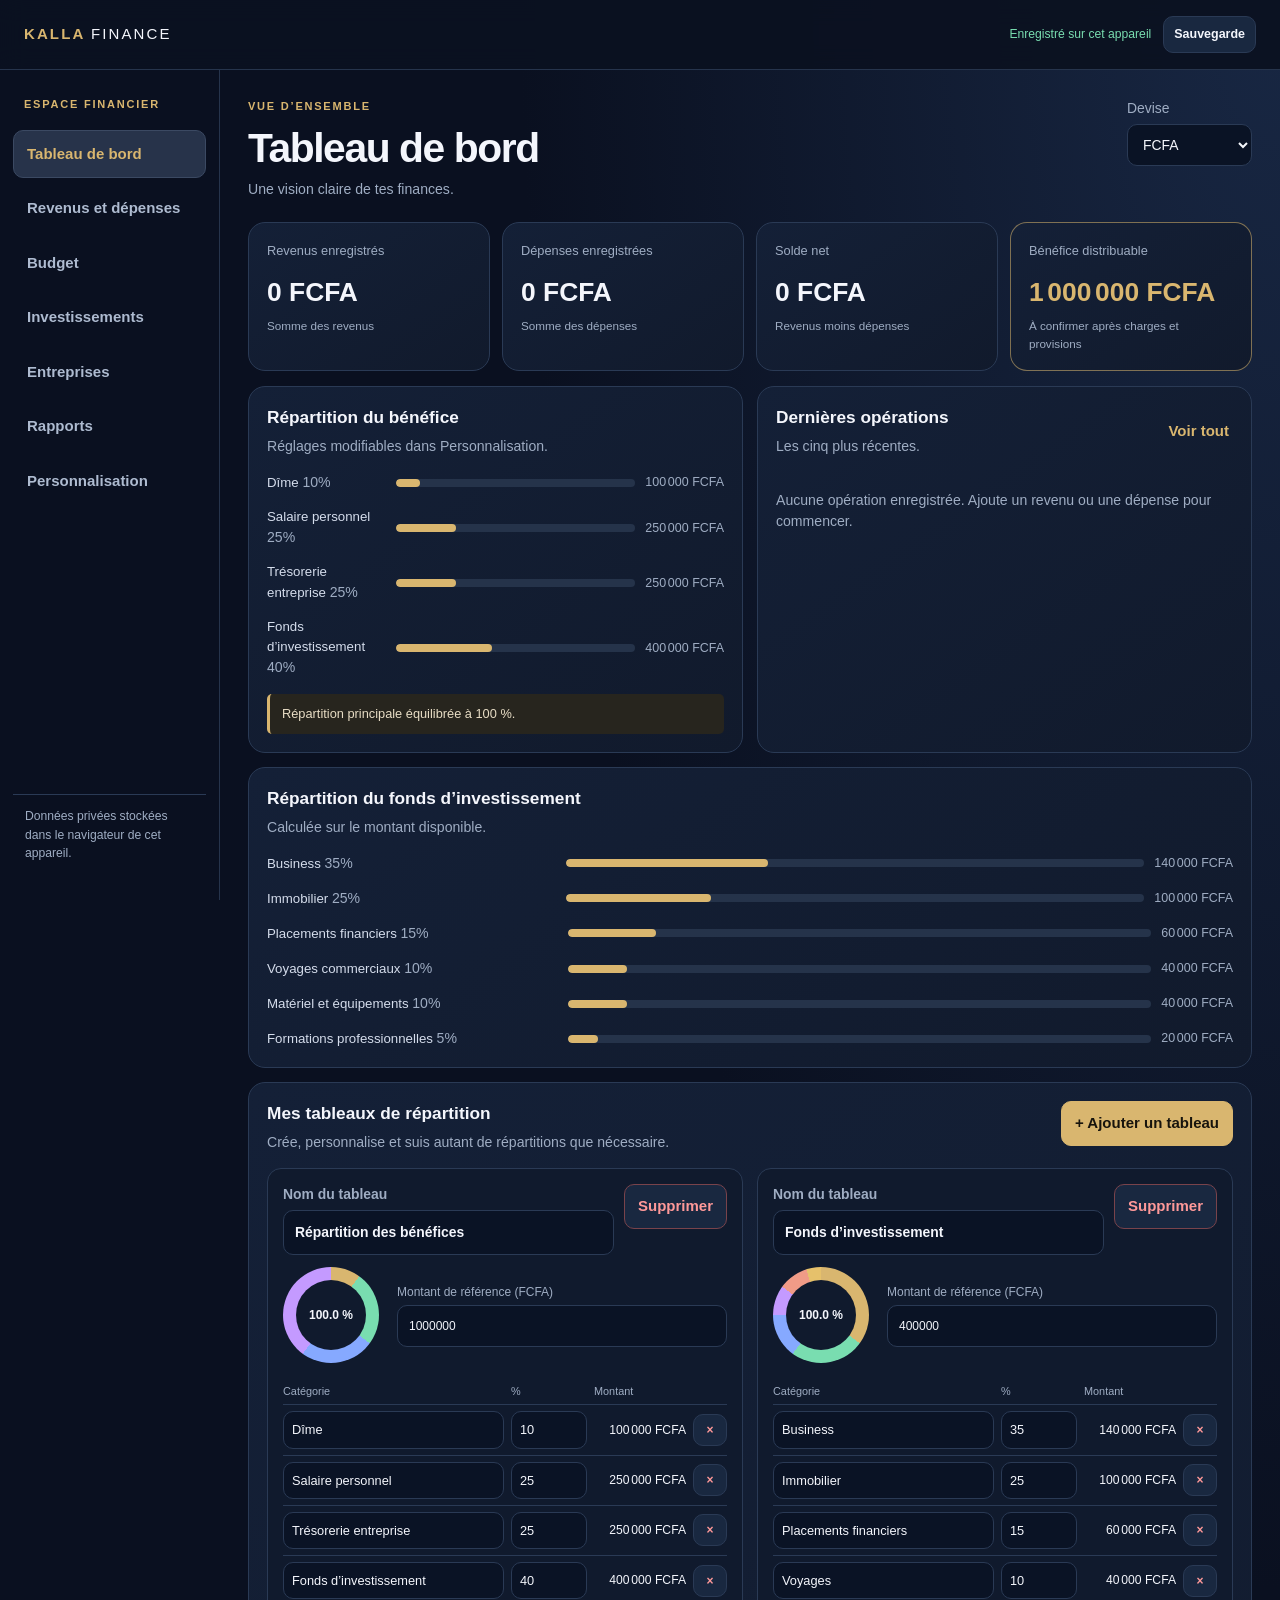
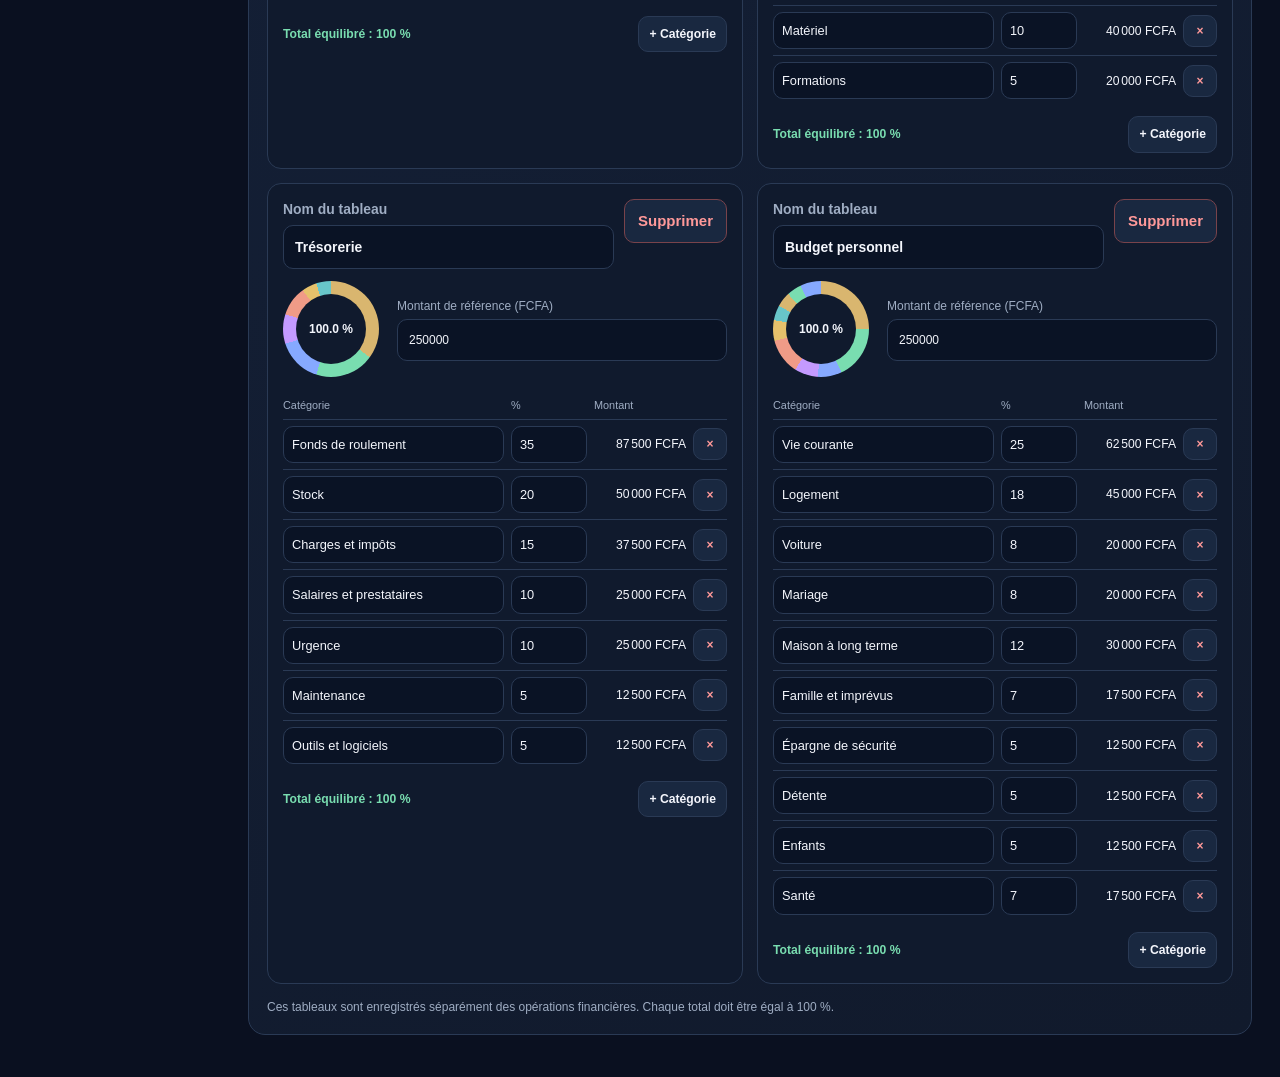
==== commit 408351a4: "Add allocations.js script to index.html" ====
--- a/index.html
+++ b/index.html
@@ -99,5 +99,6 @@
 </div>
 <div id="toast" class="toast" role="status" aria-live="polite"></div>
 <script src="app.js"></script>
+<script src="allocations.js"></script>
 </body>
 </html>
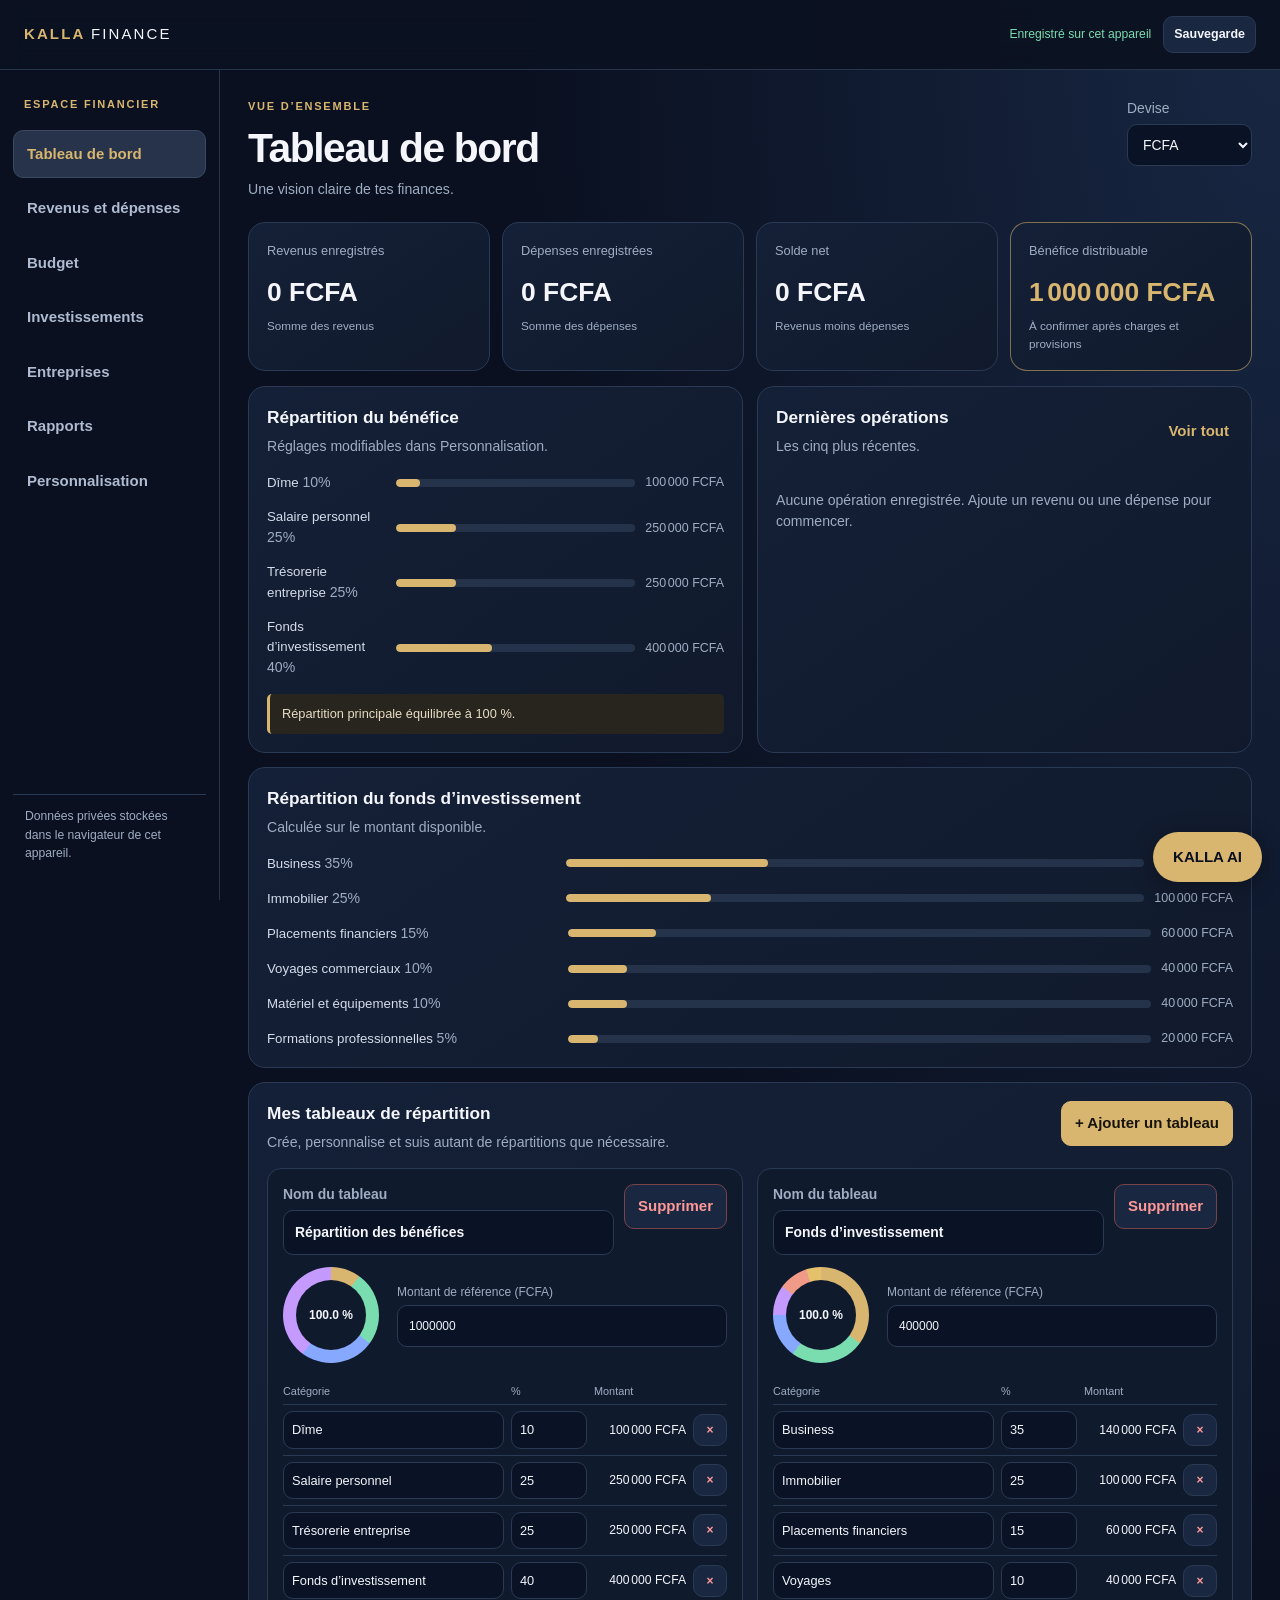
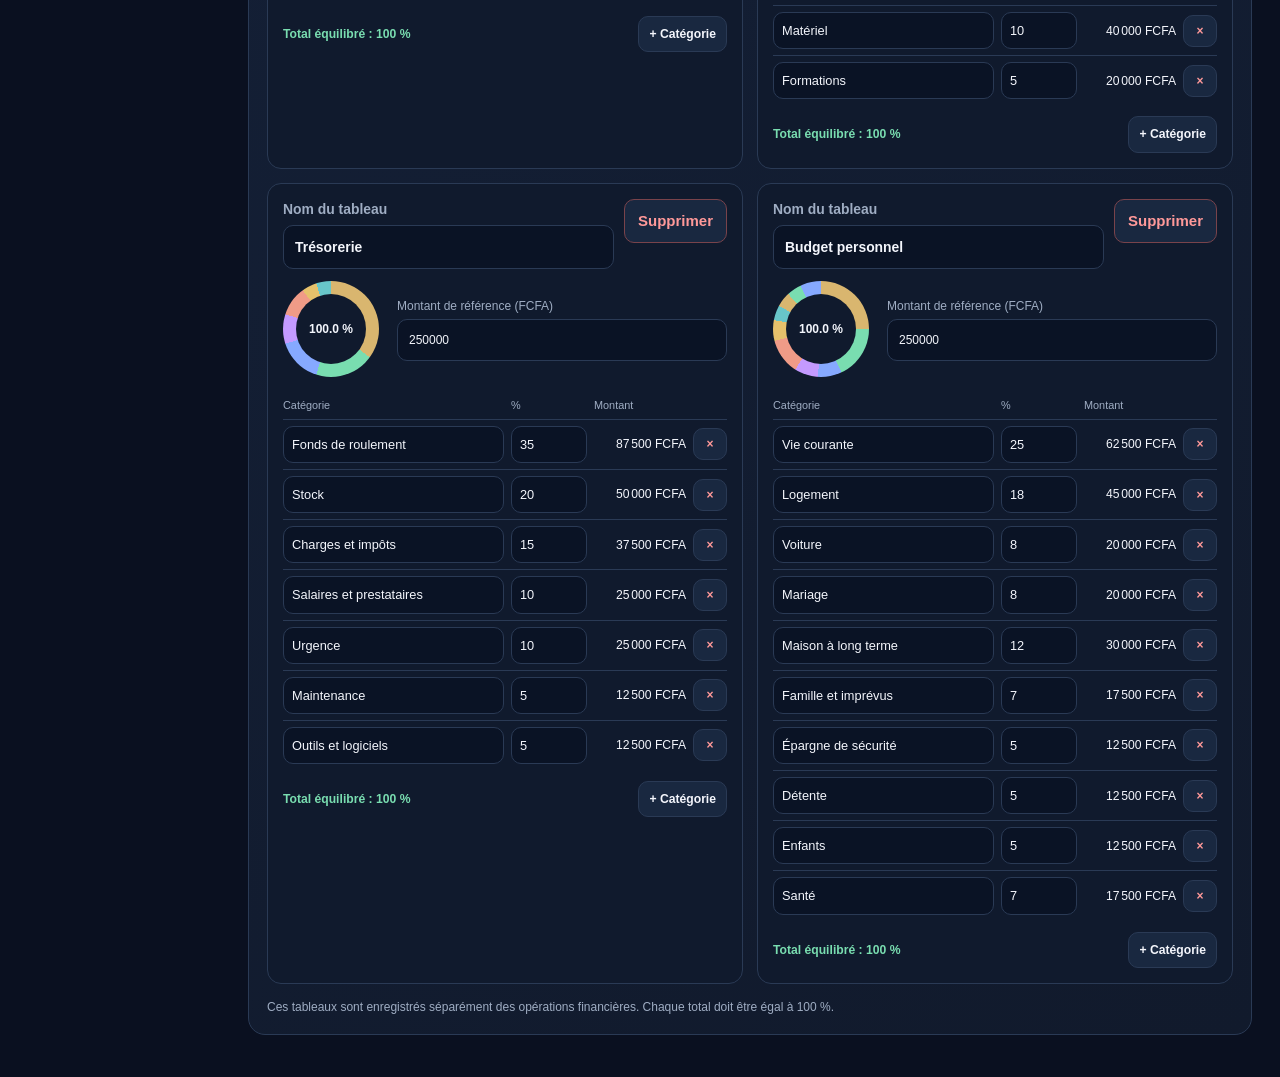
==== commit 69b3cf3d: "Update index.html" ====
--- a/index.html
+++ b/index.html
@@ -99,6 +99,8 @@
 </div>
 <div id="toast" class="toast" role="status" aria-live="polite"></div>
 <script src="app.js"></script>
+<script src="app.js"></script>
+<script src="assistant.js"></script>
 <script src="allocations.js"></script>
 </body>
-</html>
+</html>
